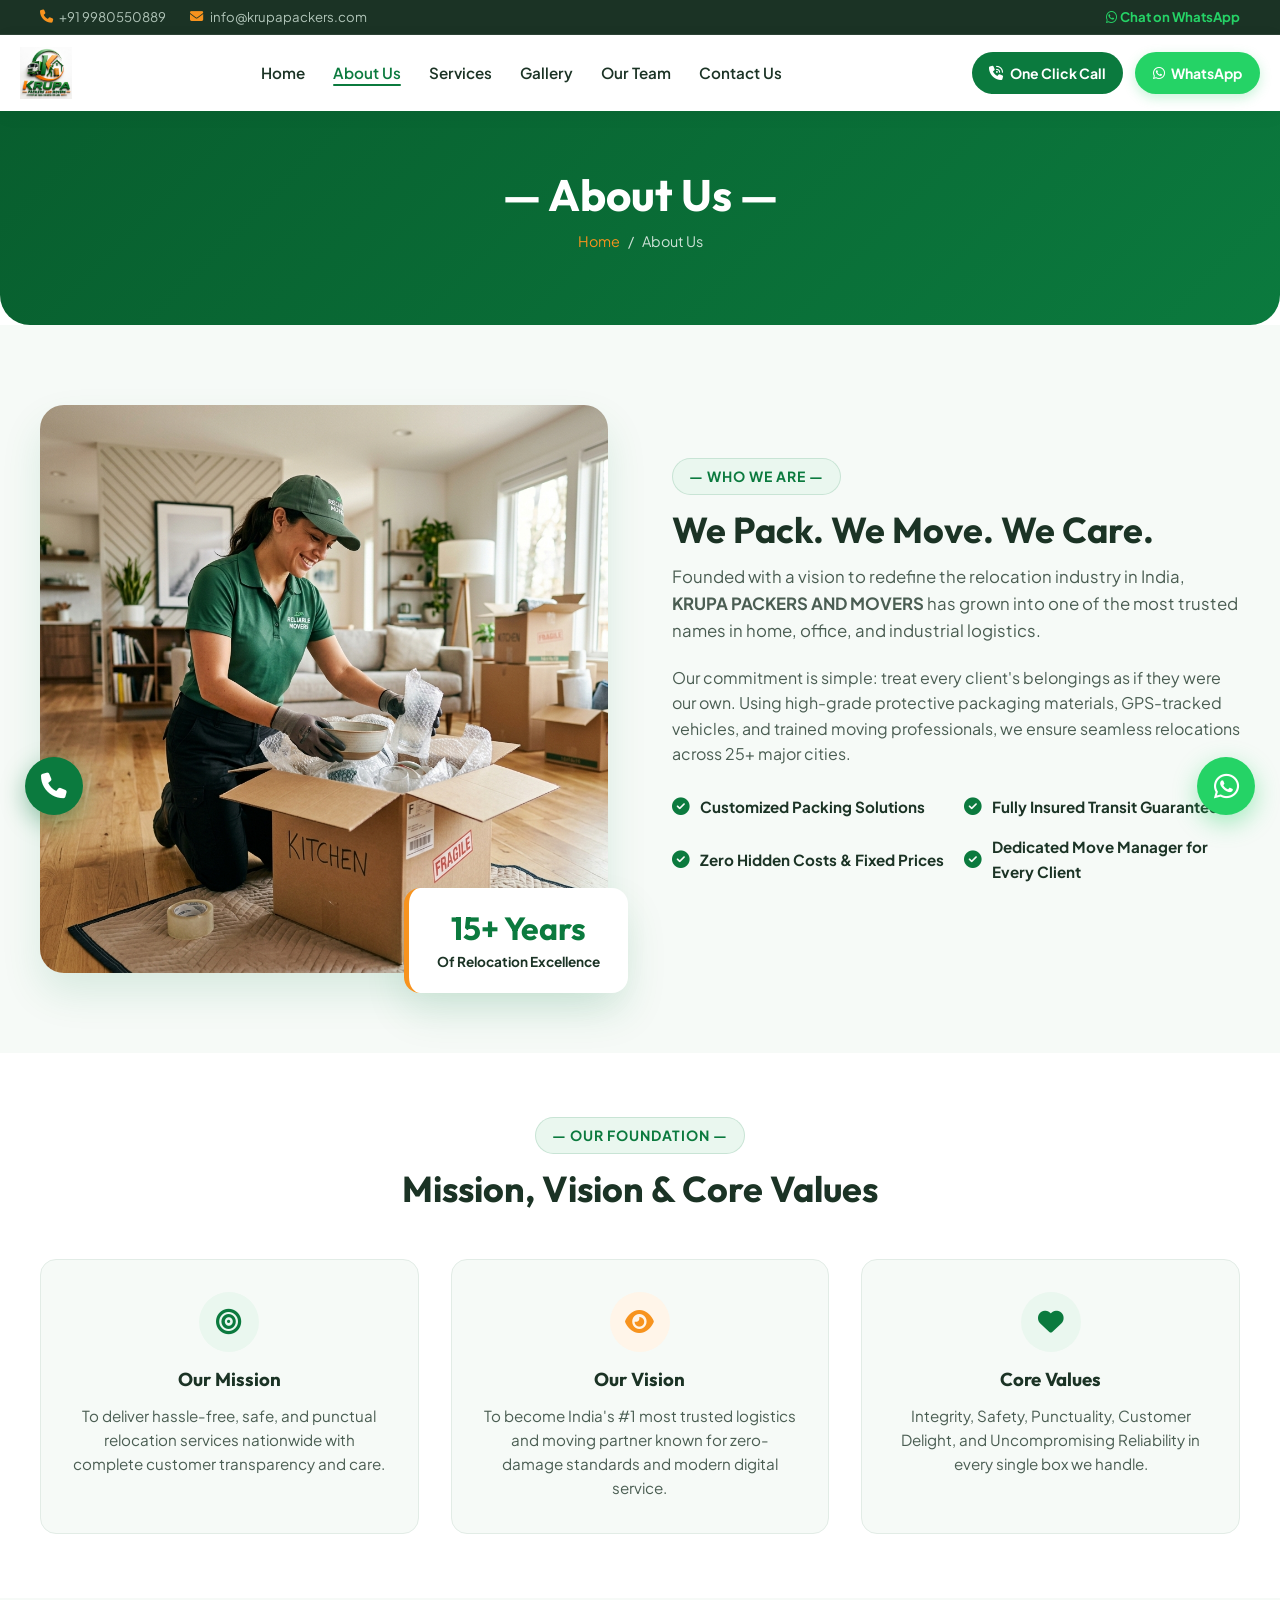
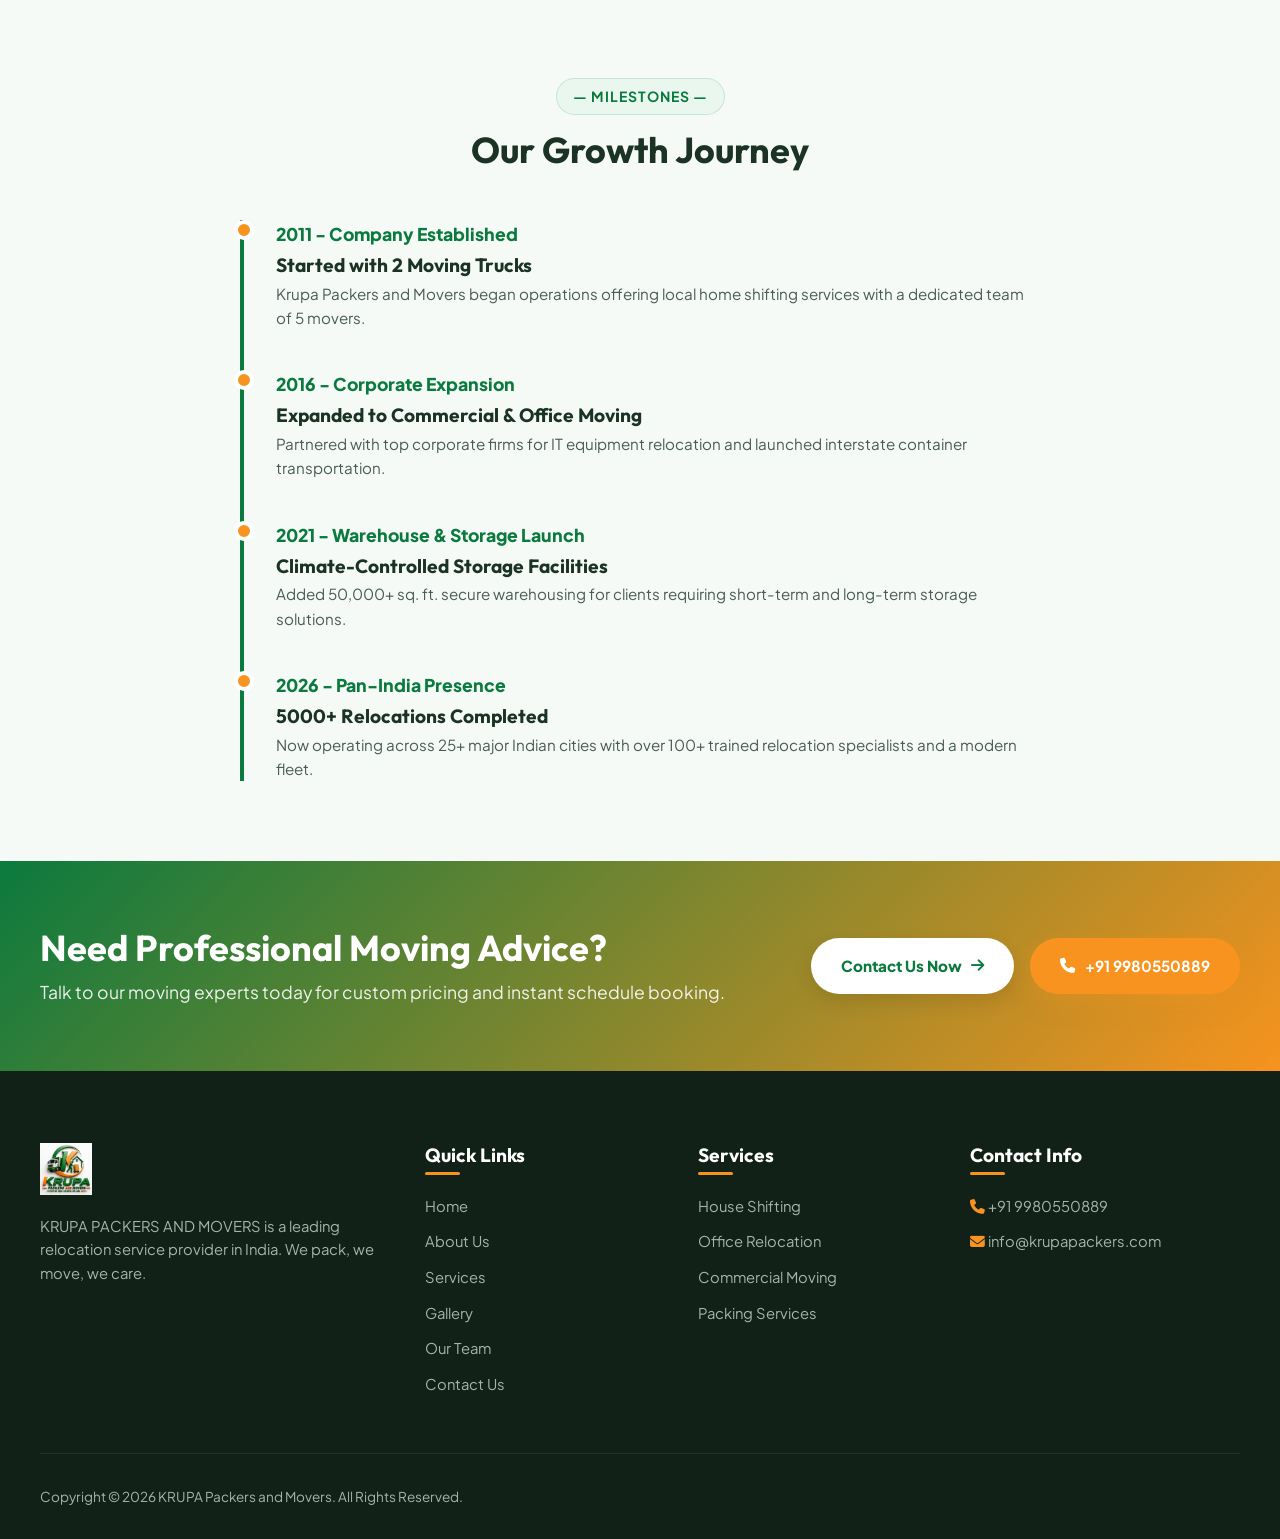
==== about.html @ 95ba9caf "Initial commit: Complete KRUPA Packers and Movers website with responsive design, animations, WhatsA" ====
<!DOCTYPE html>
<html lang="en">
<head>
  <meta charset="UTF-8">
  <meta name="viewport" content="width=device-width, initial-scale=1.0">
  <title>About Us - KRUPA Packers and Movers</title>
  <meta name="description" content="Learn about Krupa Packers and Movers history, mission, vision, core values, leadership team, and 15+ years of excellence in relocation services across India.">
  <link rel="stylesheet" href="https://cdnjs.cloudflare.com/ajax/libs/font-awesome/6.4.0/css/all.min.css">
  <link rel="stylesheet" href="css/style.css">
</head>
<body>

  <!-- Top Bar -->
  <div class="top-bar">
    <div class="container">
      <div class="top-bar-info">
        <span><i class="fa-solid fa-phone"></i> +91 9980550889</span>
        <span><i class="fa-solid fa-envelope"></i> info@krupapackers.com</span>
      </div>
      <div class="top-bar-social">
        <a href="https://wa.me/919980550889" target="_blank" style="color: #25D366; font-weight:700;"><i class="fa-brands fa-whatsapp"></i> Chat on WhatsApp</a>
      </div>
    </div>
  </div>

  <!-- Header Navigation -->
  <header class="main-header">
    <div class="container nav-wrapper">
      <a href="index.html" class="brand-logo">
        <img src="images/logo.png" alt="KRUPA Packers and Movers Logo">
      </a>
      
      <ul class="nav-links">
        <li><a href="index.html">Home</a></li>
        <li><a href="about.html" class="active">About Us</a></li>
        <li><a href="services.html">Services</a></li>
        <li><a href="gallery.html">Gallery</a></li>
        <li><a href="team.html">Our Team</a></li>
        <li><a href="contact.html">Contact Us</a></li>
      </ul>

      <div class="header-ctas">
        <a href="tel:9980550889" class="btn-header-call"><i class="fa-solid fa-phone-volume"></i> One Click Call</a>
        <a href="https://wa.me/919980550889" target="_blank" class="btn-header-whatsapp"><i class="fa-brands fa-whatsapp"></i> WhatsApp</a>
      </div>

      <button class="hamburger-btn" aria-label="Toggle Menu"><i class="fa-solid fa-bars"></i></button>
    </div>
  </header>

  <!-- Mobile Drawer Menu -->
  <div class="drawer-overlay"></div>
  <div class="mobile-drawer">
    <div class="drawer-header">
      <img src="images/logo.png" alt="KRUPA Logo" class="drawer-logo">
      <button class="drawer-close"><i class="fa-solid fa-xmark"></i></button>
    </div>
    <div class="drawer-body">
      <ul class="drawer-nav">
        <li><a href="index.html"><i class="fa-solid fa-house"></i> Home</a></li>
        <li><a href="about.html"><i class="fa-solid fa-circle-info"></i> About Us</a></li>
        <li><a href="services.html"><i class="fa-solid fa-truck-ramp-box"></i> Services</a></li>
        <li><a href="gallery.html"><i class="fa-solid fa-images"></i> Gallery</a></li>
        <li><a href="team.html"><i class="fa-solid fa-user-group"></i> Our Team</a></li>
        <li><a href="contact.html"><i class="fa-solid fa-headset"></i> Contact Us</a></li>
      </ul>
      <div class="drawer-ctas">
        <a href="tel:9980550889" class="btn btn-primary" style="width: 100%;"><i class="fa-solid fa-phone"></i> Call 9980550889</a>
        <a href="https://wa.me/919980550889" class="btn btn-accent" style="width: 100%;"><i class="fa-brands fa-whatsapp"></i> WhatsApp Instant Quote</a>
      </div>
    </div>
  </div>

  <!-- PAGE HEADER -->
  <div class="page-header-banner">
    <div class="container">
      <h1>— About Us —</h1>
      <div class="breadcrumb">
        <a href="index.html">Home</a> <span>/</span> <span>About Us</span>
      </div>
    </div>
  </div>

  <!-- ABOUT CONTENT SECTION -->
  <section class="about-section">
    <div class="container about-grid">
      <div class="about-img-wrapper">
        <img src="images/about_mover.png" alt="About Krupa Packers" class="about-img">
        <div class="about-badge">
          <h3>15+ Years</h3>
          <p>Of Relocation Excellence</p>
        </div>
      </div>

      <div class="about-content">
        <span class="sub-badge">— WHO WE ARE —</span>
        <h2 class="section-title">We Pack. We Move. We Care.</h2>
        <p class="section-desc" style="margin-bottom: 1.25rem;">
          Founded with a vision to redefine the relocation industry in India, <strong>KRUPA PACKERS AND MOVERS</strong> has grown into one of the most trusted names in home, office, and industrial logistics.
        </p>
        <p style="color: var(--text-body); margin-bottom: 1.5rem;">
          Our commitment is simple: treat every client's belongings as if they were our own. Using high-grade protective packaging materials, GPS-tracked vehicles, and trained moving professionals, we ensure seamless relocations across 25+ major cities.
        </p>

        <ul class="about-checklist">
          <li><i class="fa-solid fa-circle-check"></i> Customized Packing Solutions</li>
          <li><i class="fa-solid fa-circle-check"></i> Fully Insured Transit Guarantee</li>
          <li><i class="fa-solid fa-circle-check"></i> Zero Hidden Costs & Fixed Prices</li>
          <li><i class="fa-solid fa-circle-check"></i> Dedicated Move Manager for Every Client</li>
        </ul>
      </div>
    </div>
  </section>

  <!-- MISSION, VISION & CORE VALUES -->
  <section style="padding: 4rem 0; background-color: #FFFFFF;">
    <div class="container">
      <div class="section-header">
        <span class="sub-badge">— OUR FOUNDATION —</span>
        <h2 class="section-title">Mission, Vision & Core Values</h2>
      </div>

      <div style="display: grid; grid-template-columns: repeat(3, 1fr); gap: 2rem;">
        <div style="background: var(--bg-subtle); padding: 2rem; border-radius: 16px; border: 1px solid var(--border-color); text-align: center;">
          <div style="width: 60px; height: 60px; border-radius: 50%; background: var(--primary-bg); color: var(--primary); display: inline-flex; align-items: center; justify-content: center; font-size: 1.6rem; margin-bottom: 1rem;">
            <i class="fa-solid fa-bullseye"></i>
          </div>
          <h3 style="margin-bottom: 0.75rem; color: var(--dark-heading);">Our Mission</h3>
          <p style="font-size: 0.95rem; color: var(--text-body);">To deliver hassle-free, safe, and punctual relocation services nationwide with complete customer transparency and care.</p>
        </div>

        <div style="background: var(--bg-subtle); padding: 2rem; border-radius: 16px; border: 1px solid var(--border-color); text-align: center;">
          <div style="width: 60px; height: 60px; border-radius: 50%; background: var(--accent-bg); color: var(--accent); display: inline-flex; align-items: center; justify-content: center; font-size: 1.6rem; margin-bottom: 1rem;">
            <i class="fa-solid fa-eye"></i>
          </div>
          <h3 style="margin-bottom: 0.75rem; color: var(--dark-heading);">Our Vision</h3>
          <p style="font-size: 0.95rem; color: var(--text-body);">To become India's #1 most trusted logistics and moving partner known for zero-damage standards and modern digital service.</p>
        </div>

        <div style="background: var(--bg-subtle); padding: 2rem; border-radius: 16px; border: 1px solid var(--border-color); text-align: center;">
          <div style="width: 60px; height: 60px; border-radius: 50%; background: var(--primary-bg); color: var(--primary); display: inline-flex; align-items: center; justify-content: center; font-size: 1.6rem; margin-bottom: 1rem;">
            <i class="fa-solid fa-heart"></i>
          </div>
          <h3 style="margin-bottom: 0.75rem; color: var(--dark-heading);">Core Values</h3>
          <p style="font-size: 0.95rem; color: var(--text-body);">Integrity, Safety, Punctuality, Customer Delight, and Uncompromising Reliability in every single box we handle.</p>
        </div>
      </div>
    </div>
  </section>

  <!-- HISTORY TIMELINE -->
  <section style="padding: 5rem 0; background: var(--bg-subtle);">
    <div class="container">
      <div class="section-header">
        <span class="sub-badge">— MILESTONES —</span>
        <h2 class="section-title">Our Growth Journey</h2>
      </div>

      <div style="max-width: 800px; margin: 0 auto; position: relative; padding-left: 2rem; border-left: 4px solid var(--primary);">
        <div style="margin-bottom: 2.5rem; position: relative;">
          <div style="position: absolute; left: -2.6rem; top: 0; width: 20px; height: 20px; border-radius: 50%; background: var(--accent); border: 4px solid white;"></div>
          <span style="font-weight: 800; color: var(--primary); font-size: 1.1rem;">2011 - Company Established</span>
          <h4 style="font-size: 1.2rem; margin: 0.3rem 0;">Started with 2 Moving Trucks</h4>
          <p style="font-size: 0.95rem; color: var(--text-body);">Krupa Packers and Movers began operations offering local home shifting services with a dedicated team of 5 movers.</p>
        </div>

        <div style="margin-bottom: 2.5rem; position: relative;">
          <div style="position: absolute; left: -2.6rem; top: 0; width: 20px; height: 20px; border-radius: 50%; background: var(--accent); border: 4px solid white;"></div>
          <span style="font-weight: 800; color: var(--primary); font-size: 1.1rem;">2016 - Corporate Expansion</span>
          <h4 style="font-size: 1.2rem; margin: 0.3rem 0;">Expanded to Commercial & Office Moving</h4>
          <p style="font-size: 0.95rem; color: var(--text-body);">Partnered with top corporate firms for IT equipment relocation and launched interstate container transportation.</p>
        </div>

        <div style="margin-bottom: 2.5rem; position: relative;">
          <div style="position: absolute; left: -2.6rem; top: 0; width: 20px; height: 20px; border-radius: 50%; background: var(--accent); border: 4px solid white;"></div>
          <span style="font-weight: 800; color: var(--primary); font-size: 1.1rem;">2021 - Warehouse & Storage Launch</span>
          <h4 style="font-size: 1.2rem; margin: 0.3rem 0;">Climate-Controlled Storage Facilities</h4>
          <p style="font-size: 0.95rem; color: var(--text-body);">Added 50,000+ sq. ft. secure warehousing for clients requiring short-term and long-term storage solutions.</p>
        </div>

        <div style="position: relative;">
          <div style="position: absolute; left: -2.6rem; top: 0; width: 20px; height: 20px; border-radius: 50%; background: var(--accent); border: 4px solid white;"></div>
          <span style="font-weight: 800; color: var(--primary); font-size: 1.1rem;">2026 - Pan-India Presence</span>
          <h4 style="font-size: 1.2rem; margin: 0.3rem 0;">5000+ Relocations Completed</h4>
          <p style="font-size: 0.95rem; color: var(--text-body);">Now operating across 25+ major Indian cities with over 100+ trained relocation specialists and a modern fleet.</p>
        </div>
      </div>
    </div>
  </section>

  <!-- CTA BANNER -->
  <section class="cta-banner-section">
    <div class="container">
      <div class="cta-banner-box">
        <div class="cta-banner-content">
          <h2>Need Professional Moving Advice?</h2>
          <p>Talk to our moving experts today for custom pricing and instant schedule booking.</p>
        </div>
        <div class="cta-banner-btns">
          <a href="contact.html" class="btn btn-white">Contact Us Now <i class="fa-solid fa-arrow-right"></i></a>
          <a href="tel:9980550889" class="btn btn-accent"><i class="fa-solid fa-phone"></i> +91 9980550889</a>
        </div>
      </div>
    </div>
  </section>

  <!-- FOOTER -->
  <footer class="site-footer">
    <div class="container">
      <div class="footer-grid">
        <div class="footer-brand">
          <img src="images/logo.png" alt="KRUPA Packers & Movers">
          <p>KRUPA PACKERS AND MOVERS is a leading relocation service provider in India. We pack, we move, we care.</p>
        </div>
        <div class="footer-widget">
          <h4>Quick Links</h4>
          <ul class="footer-links">
            <li><a href="index.html">Home</a></li>
            <li><a href="about.html">About Us</a></li>
            <li><a href="services.html">Services</a></li>
            <li><a href="gallery.html">Gallery</a></li>
            <li><a href="team.html">Our Team</a></li>
            <li><a href="contact.html">Contact Us</a></li>
          </ul>
        </div>
        <div class="footer-widget">
          <h4>Services</h4>
          <ul class="footer-links">
            <li><a href="services.html">House Shifting</a></li>
            <li><a href="services.html">Office Relocation</a></li>
            <li><a href="services.html">Commercial Moving</a></li>
            <li><a href="services.html">Packing Services</a></li>
          </ul>
        </div>
        <div class="footer-widget">
          <h4>Contact Info</h4>
          <ul class="footer-links">
            <li><i class="fa-solid fa-phone" style="color:var(--accent);"></i> +91 9980550889</li>
            <li><i class="fa-solid fa-envelope" style="color:var(--accent);"></i> info@krupapackers.com</li>
          </ul>
        </div>
      </div>
      <div class="footer-bottom">
        <p>Copyright © 2026 KRUPA Packers and Movers. All Rights Reserved.</p>
      </div>
    </div>
  </footer>

  <!-- FLOATING UTILITY BUTTONS -->
  <a href="https://wa.me/919980550889" target="_blank" class="floating-whatsapp"><i class="fa-brands fa-whatsapp"></i></a>
  <a href="tel:9980550889" class="floating-call"><i class="fa-solid fa-phone"></i></a>
  <button class="back-to-top"><i class="fa-solid fa-arrow-up"></i></button>

  <!-- STICKY MOBILE BOTTOM NAVIGATION BAR -->
  <div class="mobile-bottom-nav">
    <div class="nav-grid">
      <a href="index.html" class="mobile-nav-item"><i class="fa-solid fa-house"></i><span>Home</span></a>
      <a href="services.html" class="mobile-nav-item"><i class="fa-solid fa-truck-ramp-box"></i><span>Services</span></a>
      <a href="tel:9980550889" class="mobile-nav-item"><i class="fa-solid fa-phone"></i><span>Call</span></a>
      <a href="https://wa.me/919980550889" class="mobile-nav-item"><i class="fa-brands fa-whatsapp"></i><span>WhatsApp</span></a>
      <a href="contact.html" class="mobile-nav-item"><i class="fa-solid fa-calculator"></i><span>Quote</span></a>
    </div>
  </div>

  <script src="js/main.js"></script>
</body>
</html>
---- css/style.css ----
/* ==========================================================================
   KRUPA PACKERS AND MOVERS - MASTER CSS STYLESHEET
   Brand Colors: Primary Green (#0B7A3E), Accent Orange (#F7931E)
   ========================================================================== */

@import url('https://fonts.googleapis.com/css2?family=Plus+Jakarta+Sans:wght@400;500;600;700;800&family=Outfit:wght@500;600;700;800&display=swap');

:root {
  --primary: #0B7A3E;
  --primary-dark: #085E2E;
  --primary-light: #12A153;
  --primary-bg: #EAF7EF;
  --accent: #F7931E;
  --accent-dark: #D97B0D;
  --accent-light: #FFAB48;
  --accent-bg: #FFF5E9;
  
  --dark: #122118;
  --dark-heading: #1B3325;
  --text-body: #4A5D52;
  --text-muted: #798C81;
  --light: #FFFFFF;
  --bg-subtle: #F6FAF7;
  --border-color: #E2ECE6;
  
  --shadow-sm: 0 4px 12px rgba(11, 122, 62, 0.05);
  --shadow-md: 0 10px 30px rgba(11, 122, 62, 0.08);
  --shadow-lg: 0 20px 40px rgba(11, 122, 62, 0.12);
  --shadow-accent: 0 10px 25px rgba(247, 147, 30, 0.25);
  
  --radius-sm: 8px;
  --radius-md: 16px;
  --radius-lg: 24px;
  --radius-full: 999px;
  
  --transition-fast: 0.2s ease;
  --transition-normal: 0.3s cubic-bezier(0.16, 1, 0.3, 1);
  --transition-bounce: 0.5s cubic-bezier(0.34, 1.56, 0.64, 1);
}

/* Reset & Base */
*, *::before, *::after {
  box-sizing: border-box;
  margin: 0;
  padding: 0;
}

html {
  scroll-behavior: smooth;
  font-size: 16px;
}

body {
  font-family: 'Plus Jakarta Sans', -apple-system, BlinkMacSystemFont, sans-serif;
  color: var(--text-body);
  background-color: #FFFFFF;
  line-height: 1.6;
  overflow-x: hidden;
  -webkit-font-smoothing: antialiased;
}

h1, h2, h3, h4, h5, h6 {
  font-family: 'Outfit', sans-serif;
  color: var(--dark-heading);
  font-weight: 700;
  line-height: 1.25;
}

a {
  text-decoration: none;
  color: inherit;
  transition: var(--transition-fast);
}

img {
  max-width: 100%;
  height: auto;
  display: block;
}

button, input, select, textarea {
  font-family: inherit;
  font-size: inherit;
}

/* Utility Containers */
.container {
  width: 100%;
  max-width: 1240px;
  margin: 0 auto;
  padding: 0 1.25rem;
}

/* Section Header styling */
.section-header {
  text-align: center;
  max-width: 700px;
  margin: 0 auto 3rem auto;
}

.sub-badge {
  display: inline-flex;
  align-items: center;
  gap: 0.5rem;
  font-size: 0.875rem;
  font-weight: 700;
  text-transform: uppercase;
  letter-spacing: 1px;
  color: var(--primary);
  background: var(--primary-bg);
  padding: 0.4rem 1rem;
  border-radius: var(--radius-full);
  margin-bottom: 0.75rem;
  border: 1px solid rgba(11, 122, 62, 0.15);
}

.sub-badge-orange {
  color: var(--accent);
  background: var(--accent-bg);
  border-color: rgba(247, 147, 30, 0.2);
}

.section-title {
  font-size: 2.25rem;
  color: var(--dark-heading);
  margin-bottom: 0.75rem;
}

.section-desc {
  font-size: 1.05rem;
  color: var(--text-body);
}

/* Buttons */
.btn {
  display: inline-flex;
  align-items: center;
  justify-content: center;
  gap: 0.6rem;
  font-weight: 700;
  font-size: 0.95rem;
  padding: 0.85rem 1.75rem;
  border-radius: var(--radius-full);
  border: 2px solid transparent;
  cursor: pointer;
  transition: var(--transition-normal);
  position: relative;
  overflow: hidden;
  white-space: nowrap;
}

.btn-primary {
  background-color: var(--primary);
  color: var(--light);
  box-shadow: 0 6px 20px rgba(11, 122, 62, 0.25);
}

.btn-primary:hover {
  background-color: var(--primary-dark);
  transform: translateY(-2px);
  box-shadow: 0 10px 25px rgba(11, 122, 62, 0.35);
}

.btn-accent {
  background-color: var(--accent);
  color: var(--light);
  box-shadow: var(--shadow-accent);
}

.btn-accent:hover {
  background-color: var(--accent-dark);
  transform: translateY(-2px);
}

.btn-outline-primary {
  border-color: var(--primary);
  color: var(--primary);
  background: transparent;
}

.btn-outline-primary:hover {
  background-color: var(--primary);
  color: var(--light);
}

.btn-white {
  background-color: var(--light);
  color: var(--primary);
  font-weight: 800;
  box-shadow: 0 8px 20px rgba(0, 0, 0, 0.1);
}

.btn-white:hover {
  background-color: #F8FAF9;
  transform: translateY(-2px);
}

.btn-circle {
  width: 48px;
  height: 48px;
  border-radius: 50%;
  padding: 0;
  display: inline-flex;
  align-items: center;
  justify-content: center;
}

/* Top Notification Header Bar (Desktop & Mobile) */
.top-bar {
  background: var(--dark-heading);
  color: #B0C4B8;
  font-size: 0.825rem;
  padding: 0.4rem 0;
  border-bottom: 1px solid rgba(255, 255, 255, 0.08);
}

.top-bar .container {
  display: flex;
  justify-content: space-between;
  align-items: center;
}

.top-bar-info {
  display: flex;
  gap: 1.5rem;
}

.top-bar-info span {
  display: flex;
  align-items: center;
  gap: 0.4rem;
}

.top-bar-info i {
  color: var(--accent);
}

/* Sticky Main Header */
.main-header {
  position: sticky;
  top: 0;
  z-index: 1000;
  background: rgba(255, 255, 255, 0.95);
  backdrop-filter: blur(12px);
  -webkit-backdrop-filter: blur(12px);
  box-shadow: 0 4px 20px rgba(0, 0, 0, 0.04);
  transition: var(--transition-normal);
}

.nav-wrapper {
  display: flex;
  align-items: center;
  justify-content: space-between;
  padding: 0.75rem 0;
}

.brand-logo {
  display: flex;
  align-items: center;
  gap: 0.75rem;
}

.brand-logo img {
  height: 52px;
  width: auto;
  object-fit: contain;
}

.nav-links {
  display: flex;
  align-items: center;
  gap: 1.75rem;
  list-style: none;
}

.nav-links a {
  font-weight: 600;
  font-size: 0.95rem;
  color: var(--dark-heading);
  position: relative;
  padding: 0.25rem 0;
}

.nav-links a::after {
  content: '';
  position: absolute;
  bottom: 0;
  left: 0;
  width: 0;
  height: 2.5px;
  background-color: var(--primary);
  border-radius: 2px;
  transition: var(--transition-fast);
}

.nav-links a:hover,
.nav-links a.active {
  color: var(--primary);
}

.nav-links a:hover::after,
.nav-links a.active::after {
  width: 100%;
}

.header-ctas {
  display: flex;
  align-items: center;
  gap: 0.75rem;
}

.btn-header-call {
  background-color: var(--primary);
  color: white;
  padding: 0.6rem 1.1rem;
  border-radius: var(--radius-full);
  font-size: 0.875rem;
  font-weight: 700;
  display: flex;
  align-items: center;
  gap: 0.4rem;
}

.btn-header-call:hover {
  background-color: var(--primary-dark);
}

.btn-header-whatsapp {
  background-color: #25D366;
  color: white;
  padding: 0.6rem 1.1rem;
  border-radius: var(--radius-full);
  font-size: 0.875rem;
  font-weight: 700;
  display: flex;
  align-items: center;
  gap: 0.4rem;
  box-shadow: 0 4px 12px rgba(37, 211, 102, 0.25);
}

.btn-header-whatsapp:hover {
  background-color: #1DA851;
}

.hamburger-btn {
  display: none;
  background: transparent;
  border: none;
  font-size: 1.6rem;
  color: var(--primary);
  cursor: pointer;
  padding: 0.4rem;
}

/* Mobile Navigation Drawer */
.mobile-drawer {
  position: fixed;
  top: 0;
  left: -100%;
  width: 82%;
  max-width: 320px;
  height: 100vh;
  background-color: var(--light);
  z-index: 2000;
  box-shadow: 10px 0 30px rgba(0, 0, 0, 0.15);
  transition: left 0.35s cubic-bezier(0.16, 1, 0.3, 1);
  display: flex;
  flex-direction: column;
}

.mobile-drawer.open {
  left: 0;
}

.drawer-header {
  padding: 1.25rem;
  display: flex;
  align-items: center;
  justify-content: space-between;
  border-bottom: 1px solid var(--border-color);
}

.drawer-logo {
  height: 44px;
}

.drawer-close {
  background: none;
  border: none;
  font-size: 1.5rem;
  color: var(--dark-heading);
  cursor: pointer;
}

.drawer-body {
  padding: 1.5rem 1.25rem;
  overflow-y: auto;
  flex-grow: 1;
}

.drawer-nav {
  list-style: none;
  display: flex;
  flex-direction: column;
  gap: 1.1rem;
}

.drawer-nav a {
  font-size: 1.05rem;
  font-weight: 600;
  color: var(--dark-heading);
  display: flex;
  align-items: center;
  gap: 0.75rem;
}

.drawer-nav a i {
  color: var(--primary);
  width: 20px;
}

.drawer-ctas {
  margin-top: 2rem;
  display: flex;
  flex-direction: column;
  gap: 0.75rem;
}

.drawer-overlay {
  position: fixed;
  top: 0;
  left: 0;
  width: 100vw;
  height: 100vh;
  background: rgba(0, 0, 0, 0.5);
  backdrop-filter: blur(3px);
  z-index: 1999;
  opacity: 0;
  visibility: hidden;
  transition: var(--transition-fast);
}

.drawer-overlay.active {
  opacity: 1;
  visibility: visible;
}

/* HERO SECTION */
.hero-section {
  position: relative;
  padding: 3.5rem 0 5rem 0;
  background: linear-gradient(180deg, #F5FAF7 0%, #FFFFFF 100%);
  overflow: hidden;
}

.hero-grid {
  display: grid;
  grid-template-columns: 1.1fr 0.9fr;
  gap: 3rem;
  align-items: center;
}

.hero-tag {
  display: inline-flex;
  align-items: center;
  gap: 0.5rem;
  background-color: var(--primary-bg);
  color: var(--primary);
  border: 1px solid rgba(11, 122, 62, 0.2);
  padding: 0.4rem 1rem;
  border-radius: var(--radius-full);
  font-weight: 700;
  font-size: 0.875rem;
  margin-bottom: 1.25rem;
}

.hero-title {
  font-size: 3.5rem;
  font-weight: 800;
  line-height: 1.12;
  color: var(--dark-heading);
  margin-bottom: 1.25rem;
  letter-spacing: -0.5px;
}

.hero-title .accent-text {
  color: var(--accent);
  position: relative;
  display: inline-block;
}

.hero-title .accent-text::after {
  content: '';
  position: absolute;
  bottom: 4px;
  left: 0;
  width: 100%;
  height: 8px;
  background: rgba(247, 147, 30, 0.25);
  border-radius: 4px;
  z-index: -1;
}

.hero-subtitle {
  font-size: 1.15rem;
  color: var(--text-body);
  margin-bottom: 2rem;
  max-width: 520px;
}

.hero-actions {
  display: flex;
  align-items: center;
  gap: 1.25rem;
  margin-bottom: 2.5rem;
  flex-wrap: wrap;
}

.hero-video-btn {
  display: flex;
  align-items: center;
  gap: 0.75rem;
  cursor: pointer;
  background: transparent;
  border: none;
}

.play-icon-box {
  width: 48px;
  height: 48px;
  border-radius: 50%;
  background: var(--accent-bg);
  color: var(--accent);
  display: flex;
  align-items: center;
  justify-content: center;
  font-size: 1.1rem;
  border: 2px solid var(--accent);
  transition: var(--transition-normal);
}

.hero-video-btn:hover .play-icon-box {
  background: var(--accent);
  color: white;
  transform: scale(1.08);
}

.video-btn-text span {
  display: block;
  font-weight: 700;
  font-size: 0.95rem;
  color: var(--dark-heading);
}

.video-btn-text small {
  color: var(--text-muted);
  font-size: 0.8rem;
}

/* Floating Trust Bar below Hero */
.hero-trust-bar {
  display: inline-flex;
  align-items: center;
  gap: 2rem;
  background: #FFFFFF;
  padding: 1rem 1.75rem;
  border-radius: var(--radius-md);
  box-shadow: var(--shadow-md);
  border: 1px solid var(--border-color);
}

.trust-item {
  display: flex;
  align-items: center;
  gap: 0.6rem;
  font-weight: 700;
  font-size: 0.9rem;
  color: var(--dark-heading);
}

.trust-item i {
  color: var(--primary);
  font-size: 1.2rem;
}

.trust-divider {
  width: 1px;
  height: 24px;
  background-color: var(--border-color);
}

.hero-visual-wrapper {
  position: relative;
  display: flex;
  justify-content: center;
  align-items: center;
}

.hero-truck-img {
  width: 100%;
  max-width: 560px;
  border-radius: var(--radius-lg);
  object-fit: cover;
  animation: floatTruck 4s ease-in-out infinite alternate;
}

@keyframes floatTruck {
  0% { transform: translateY(0px); }
  100% { transform: translateY(-12px); }
}

.hero-badge-floating {
  position: absolute;
  bottom: -15px;
  left: -20px;
  background: #FFFFFF;
  padding: 0.85rem 1.4rem;
  border-radius: var(--radius-md);
  box-shadow: var(--shadow-lg);
  display: flex;
  align-items: center;
  gap: 0.75rem;
  border: 1px solid var(--border-color);
}

.hero-badge-icon {
  width: 42px;
  height: 42px;
  border-radius: 50%;
  background: var(--primary-bg);
  color: var(--primary);
  display: flex;
  align-items: center;
  justify-content: center;
  font-size: 1.2rem;
}

.hero-badge-text strong {
  display: block;
  font-size: 1rem;
  color: var(--dark-heading);
}

.hero-badge-text span {
  font-size: 0.78rem;
  color: var(--text-muted);
}

/* SERVICES GRID SECTION */
.services-section {
  padding: 5rem 0;
  background-color: #FFFFFF;
}

.services-grid {
  display: grid;
  grid-template-columns: repeat(3, 1fr);
  gap: 2rem;
}

.service-card {
  background: #FFFFFF;
  border-radius: var(--radius-md);
  padding: 2rem;
  border: 1px solid var(--border-color);
  box-shadow: var(--shadow-sm);
  transition: var(--transition-normal);
  display: flex;
  flex-direction: column;
  position: relative;
  overflow: hidden;
}

.service-card::before {
  content: '';
  position: absolute;
  top: 0;
  left: 0;
  width: 100%;
  height: 4px;
  background: linear-gradient(90deg, var(--primary) 0%, var(--accent) 100%);
  opacity: 0;
  transition: var(--transition-fast);
}

.service-card:hover {
  transform: translateY(-8px);
  box-shadow: var(--shadow-lg);
  border-color: rgba(11, 122, 62, 0.2);
}

.service-card:hover::before {
  opacity: 1;
}

.service-img-box {
  width: 100%;
  height: 180px;
  border-radius: var(--radius-sm);
  overflow: hidden;
  margin-bottom: 1.5rem;
  background: var(--bg-subtle);
  display: flex;
  align-items: center;
  justify-content: center;
}

.service-img-box img {
  width: 100%;
  height: 100%;
  object-fit: cover;
  transition: transform 0.5s ease;
}

.service-card:hover .service-img-box img {
  transform: scale(1.06);
}

.service-title {
  font-size: 1.35rem;
  margin-bottom: 0.6rem;
  color: var(--dark-heading);
}

.service-desc {
  font-size: 0.925rem;
  color: var(--text-body);
  margin-bottom: 1.5rem;
  flex-grow: 1;
}

.service-card-actions {
  display: flex;
  align-items: center;
  justify-content: space-between;
  gap: 0.5rem;
  padding-top: 1rem;
  border-top: 1px solid var(--border-color);
}

.link-learn {
  font-weight: 700;
  font-size: 0.9rem;
  color: var(--primary);
  display: flex;
  align-items: center;
  gap: 0.4rem;
}

.link-learn:hover {
  color: var(--accent);
  gap: 0.6rem;
}

.btn-sm-quote {
  background: var(--primary-bg);
  color: var(--primary);
  font-size: 0.8rem;
  font-weight: 700;
  padding: 0.35rem 0.8rem;
  border-radius: var(--radius-full);
}

.btn-sm-quote:hover {
  background: var(--primary);
  color: white;
}

/* COUNTER / ACHIEVEMENTS BAR */
.achievements-section {
  background: linear-gradient(135deg, #085E2E 0%, #0B7A3E 100%);
  color: #FFFFFF;
  padding: 3.5rem 0;
  position: relative;
  overflow: hidden;
}

.achievements-grid {
  display: grid;
  grid-template-columns: repeat(4, 1fr);
  gap: 2rem;
  text-align: center;
}

.stat-item {
  padding: 1rem;
  border-right: 1px solid rgba(255, 255, 255, 0.15);
}

.stat-item:last-child {
  border-right: none;
}

.stat-icon {
  font-size: 2.2rem;
  color: var(--accent);
  margin-bottom: 0.75rem;
}

.stat-number {
  font-family: 'Outfit', sans-serif;
  font-size: 2.75rem;
  font-weight: 800;
  line-height: 1;
  margin-bottom: 0.4rem;
  color: #FFFFFF;
}

.stat-label {
  font-size: 0.95rem;
  font-weight: 600;
  color: rgba(255, 255, 255, 0.85);
}

/* ABOUT SUMMARY SECTION */
.about-section {
  padding: 5rem 0;
  background-color: var(--bg-subtle);
}

.about-grid {
  display: grid;
  grid-template-columns: 1fr 1fr;
  gap: 4rem;
  align-items: center;
}

.about-img-wrapper {
  position: relative;
}

.about-img {
  width: 100%;
  border-radius: var(--radius-lg);
  box-shadow: var(--shadow-lg);
}

.about-badge {
  position: absolute;
  bottom: -20px;
  right: -20px;
  background: #FFFFFF;
  padding: 1.25rem 1.75rem;
  border-radius: var(--radius-md);
  box-shadow: var(--shadow-lg);
  border-left: 5px solid var(--accent);
  text-align: center;
}

.about-badge h3 {
  font-size: 2rem;
  color: var(--primary);
  margin-bottom: 0.2rem;
}

.about-badge p {
  font-size: 0.85rem;
  font-weight: 700;
  color: var(--dark-heading);
}

.about-checklist {
  list-style: none;
  display: grid;
  grid-template-columns: 1fr 1fr;
  gap: 1rem;
  margin: 1.75rem 0 2.25rem 0;
}

.about-checklist li {
  display: flex;
  align-items: center;
  gap: 0.6rem;
  font-weight: 700;
  font-size: 0.95rem;
  color: var(--dark-heading);
}

.about-checklist li i {
  color: var(--primary);
  font-size: 1.1rem;
}

/* RECENT PROJECTS / GALLERY SECTION */
.projects-section {
  padding: 5rem 0;
  background: #FFFFFF;
}

.portfolio-grid {
  display: grid;
  grid-template-columns: repeat(3, 1fr);
  gap: 1.75rem;
}

.portfolio-item {
  position: relative;
  border-radius: var(--radius-md);
  overflow: hidden;
  box-shadow: var(--shadow-sm);
  height: 260px;
}

.portfolio-item img {
  width: 100%;
  height: 100%;
  object-fit: cover;
  transition: transform 0.5s ease;
}

.portfolio-overlay {
  position: absolute;
  inset: 0;
  background: linear-gradient(180deg, rgba(0, 0, 0, 0.1) 0%, rgba(11, 122, 62, 0.9) 100%);
  opacity: 0;
  transition: var(--transition-fast);
  display: flex;
  flex-direction: column;
  justify-content: flex-end;
  padding: 1.5rem;
  color: white;
}

.portfolio-item:hover img {
  transform: scale(1.08);
}

.portfolio-item:hover .portfolio-overlay {
  opacity: 1;
}

.portfolio-tag {
  font-size: 0.75rem;
  text-transform: uppercase;
  letter-spacing: 1px;
  background: var(--accent);
  color: white;
  padding: 0.2rem 0.6rem;
  border-radius: 4px;
  align-self: flex-start;
  margin-bottom: 0.5rem;
  font-weight: 700;
}

.portfolio-title {
  font-size: 1.15rem;
  color: white;
}

/* TESTIMONIALS SLIDER SECTION */
.testimonials-section {
  padding: 5rem 0;
  background-color: var(--bg-subtle);
}

.testimonial-slider {
  max-width: 800px;
  margin: 0 auto;
  position: relative;
  overflow: hidden;
}

.testimonial-track {
  display: flex;
  transition: transform 0.4s ease-in-out;
}

.testimonial-card {
  min-width: 100%;
  background: #FFFFFF;
  padding: 2.5rem;
  border-radius: var(--radius-md);
  box-shadow: var(--shadow-md);
  border: 1px solid var(--border-color);
  text-align: center;
}

.stars {
  color: var(--accent);
  font-size: 1.1rem;
  margin-bottom: 1rem;
}

.testimonial-quote {
  font-size: 1.15rem;
  font-style: italic;
  color: var(--dark-heading);
  margin-bottom: 1.5rem;
  line-height: 1.7;
}

.client-info {
  display: flex;
  align-items: center;
  justify-content: center;
  gap: 1rem;
}

.client-avatar {
  width: 56px;
  height: 56px;
  border-radius: 50%;
  object-fit: cover;
  border: 2px solid var(--primary);
}

.client-details h4 {
  font-size: 1rem;
  margin-bottom: 0.1rem;
}

.client-details p {
  font-size: 0.8rem;
  color: var(--text-muted);
}

.slider-controls {
  display: flex;
  justify-content: center;
  gap: 0.75rem;
  margin-top: 1.5rem;
}

.dot {
  width: 12px;
  height: 12px;
  border-radius: 50%;
  background-color: var(--border-color);
  cursor: pointer;
  transition: var(--transition-fast);
}

.dot.active {
  background-color: var(--primary);
  width: 28px;
  border-radius: 6px;
}

/* READY TO MOVE CTA BANNER */
.cta-banner-section {
  padding: 4rem 0;
  background: linear-gradient(135deg, var(--primary) 0%, var(--accent) 100%);
  color: white;
  border-radius: 0;
}

.cta-banner-box {
  display: flex;
  align-items: center;
  justify-content: space-between;
  gap: 2rem;
  flex-wrap: wrap;
}

.cta-banner-content h2 {
  font-size: 2.25rem;
  color: white;
  margin-bottom: 0.5rem;
}

.cta-banner-content p {
  font-size: 1.1rem;
  color: rgba(255, 255, 255, 0.9);
}

.cta-banner-btns {
  display: flex;
  gap: 1rem;
}

/* SERVICES PAGE SPECIFIC STYLES (Matching image copy.png) */
.page-header-banner {
  background: linear-gradient(135deg, #085E2E 0%, #0B7A3E 100%);
  color: white;
  padding: 3.5rem 0 4.5rem 0;
  text-align: center;
  position: relative;
  border-bottom-left-radius: 30px;
  border-bottom-right-radius: 30px;
}

.page-header-banner h1 {
  color: white;
  font-size: 2.75rem;
  margin-bottom: 0.5rem;
}

.page-header-banner .breadcrumb {
  display: flex;
  justify-content: center;
  gap: 0.5rem;
  font-size: 0.9rem;
  color: rgba(255, 255, 255, 0.8);
}

.page-header-banner .breadcrumb a {
  color: var(--accent);
}

.services-page-list {
  padding: 3rem 0 5rem 0;
}

.services-stack {
  display: flex;
  flex-direction: column;
  gap: 1.5rem;
  max-width: 960px;
  margin: 0 auto;
}

/* Service Card layout matching image copy.png */
.service-list-card {
  background: #FFFFFF;
  border-radius: 20px;
  border: 1px solid var(--border-color);
  box-shadow: var(--shadow-sm);
  padding: 1.5rem;
  display: flex;
  align-items: center;
  gap: 1.5rem;
  position: relative;
  overflow: hidden;
  transition: var(--transition-normal);
}

.service-list-card:hover {
  transform: translateY(-4px);
  box-shadow: var(--shadow-md);
}

.service-list-card.border-green {
  border-left: 6px solid var(--primary);
}

.service-list-card.border-orange {
  border-left: 6px solid var(--accent);
}

.service-list-thumb {
  width: 130px;
  height: 110px;
  border-radius: 12px;
  object-fit: cover;
  flex-shrink: 0;
  background: var(--bg-subtle);
}

.service-list-content {
  flex-grow: 1;
}

.service-list-title {
  font-size: 1.4rem;
  color: var(--primary-dark);
  margin-bottom: 0.4rem;
  font-weight: 700;
}

.service-list-desc {
  font-size: 0.925rem;
  color: var(--text-body);
  line-height: 1.5;
}

.service-list-arrow {
  width: 44px;
  height: 44px;
  border-radius: 50%;
  background: var(--primary);
  color: white;
  display: flex;
  align-items: center;
  justify-content: center;
  font-size: 1.1rem;
  flex-shrink: 0;
  transition: var(--transition-fast);
  cursor: pointer;
  border: none;
}

.service-list-card:hover .service-list-arrow {
  background: var(--accent);
  transform: translateX(4px);
}

/* Services Sticky Bottom Features Bar (from image copy.png) */
.services-sticky-bar {
  background: var(--primary-dark);
  color: white;
  padding: 1.2rem 0;
  border-top: 2px solid var(--accent);
}

.services-features-flex {
  display: flex;
  justify-content: space-around;
  align-items: center;
  gap: 1rem;
  text-align: center;
}

.services-feature-item {
  display: flex;
  flex-direction: column;
  align-items: center;
  gap: 0.3rem;
  font-size: 0.85rem;
  font-weight: 700;
}

.services-feature-item i {
  font-size: 1.4rem;
  color: var(--accent);
}

/* CONTACT PAGE & FORM STYLES */
.contact-section {
  padding: 4rem 0 5rem 0;
}

.contact-grid {
  display: grid;
  grid-template-columns: 1fr 1.2fr;
  gap: 3rem;
}

.contact-info-box {
  background: var(--bg-subtle);
  padding: 2.5rem;
  border-radius: var(--radius-md);
  border: 1px solid var(--border-color);
}

.info-item {
  display: flex;
  gap: 1.25rem;
  margin-bottom: 2rem;
}

.info-icon {
  width: 50px;
  height: 50px;
  border-radius: 50%;
  background: var(--primary-bg);
  color: var(--primary);
  display: flex;
  align-items: center;
  justify-content: center;
  font-size: 1.3rem;
  flex-shrink: 0;
}

.info-text h4 {
  font-size: 1.1rem;
  margin-bottom: 0.25rem;
}

.info-text p, .info-text a {
  color: var(--text-body);
  font-size: 0.95rem;
}

/* Interactive Map Box */
.map-container {
  width: 100%;
  height: 250px;
  border-radius: var(--radius-md);
  overflow: hidden;
  margin-top: 1.5rem;
  position: relative;
  box-shadow: var(--shadow-sm);
  border: 1px solid var(--border-color);
  cursor: pointer;
}

.map-container iframe {
  width: 100%;
  height: 100%;
  border: 0;
  pointer-events: none; /* Allows click through to container overlay trigger */
}

.map-overlay-click {
  position: absolute;
  inset: 0;
  background: rgba(11, 122, 62, 0.08);
  display: flex;
  align-items: flex-end;
  justify-content: flex-end;
  padding: 1rem;
  transition: var(--transition-fast);
}

.map-container:hover .map-overlay-click {
  background: rgba(11, 122, 62, 0.2);
}

.map-btn-badge {
  background: var(--primary);
  color: white;
  font-weight: 700;
  font-size: 0.85rem;
  padding: 0.5rem 1rem;
  border-radius: var(--radius-full);
  display: flex;
  align-items: center;
  gap: 0.5rem;
  box-shadow: var(--shadow-md);
}

/* Form Box */
.contact-form-box {
  background: #FFFFFF;
  padding: 2.5rem;
  border-radius: var(--radius-md);
  box-shadow: var(--shadow-md);
  border: 1px solid var(--border-color);
}

.form-group {
  margin-bottom: 1.25rem;
}

.form-group label {
  display: block;
  font-size: 0.9rem;
  font-weight: 700;
  color: var(--dark-heading);
  margin-bottom: 0.4rem;
}

.form-control {
  width: 100%;
  padding: 0.85rem 1.1rem;
  border-radius: var(--radius-sm);
  border: 1px solid var(--border-color);
  background-color: var(--bg-subtle);
  font-size: 0.95rem;
  transition: var(--transition-fast);
}

.form-control:focus {
  outline: none;
  border-color: var(--primary);
  background-color: #FFFFFF;
  box-shadow: 0 0 0 3px rgba(11, 122, 62, 0.12);
}

.form-row {
  display: grid;
  grid-template-columns: 1fr 1fr;
  gap: 1rem;
}

/* GALLERY PAGE FILTER STYLES */
.filter-nav {
  display: flex;
  justify-content: center;
  gap: 0.75rem;
  flex-wrap: wrap;
  margin-bottom: 2.5rem;
}

.filter-btn {
  padding: 0.6rem 1.4rem;
  border-radius: var(--radius-full);
  border: 1px solid var(--border-color);
  background: #FFFFFF;
  font-weight: 700;
  font-size: 0.9rem;
  color: var(--text-body);
  cursor: pointer;
  transition: var(--transition-fast);
}

.filter-btn.active, .filter-btn:hover {
  background: var(--primary);
  color: white;
  border-color: var(--primary);
}

/* TEAM PAGE STYLES */
.team-grid {
  display: grid;
  grid-template-columns: repeat(4, 1fr);
  gap: 1.75rem;
}

.team-card {
  background: #FFFFFF;
  border-radius: var(--radius-md);
  overflow: hidden;
  border: 1px solid var(--border-color);
  box-shadow: var(--shadow-sm);
  text-align: center;
  transition: var(--transition-normal);
}

.team-card:hover {
  transform: translateY(-6px);
  box-shadow: var(--shadow-md);
}

.team-img {
  width: 100%;
  height: 240px;
  object-fit: cover;
}

.team-info {
  padding: 1.25rem;
}

.team-info h4 {
  font-size: 1.15rem;
  color: var(--dark-heading);
}

.team-info span {
  font-size: 0.85rem;
  color: var(--primary);
  font-weight: 700;
}

/* FOOTER */
.site-footer {
  background-color: var(--dark);
  color: #A3B5AA;
  padding: 4.5rem 0 2rem 0;
  font-size: 0.925rem;
}

.footer-grid {
  display: grid;
  grid-template-columns: 1.5fr 1fr 1fr 1.2fr;
  gap: 3rem;
  margin-bottom: 3.5rem;
}

.footer-brand img {
  height: 52px;
  margin-bottom: 1.25rem;
}

.footer-brand p {
  line-height: 1.6;
  margin-bottom: 1.5rem;
}

.social-links {
  display: flex;
  gap: 0.75rem;
}

.social-icon {
  width: 40px;
  height: 40px;
  border-radius: 50%;
  background: rgba(255, 255, 255, 0.08);
  color: white;
  display: flex;
  align-items: center;
  justify-content: center;
  transition: var(--transition-fast);
}

.social-icon:hover {
  background: var(--primary);
  transform: translateY(-3px);
}

.footer-widget h4 {
  color: #FFFFFF;
  font-size: 1.2rem;
  margin-bottom: 1.25rem;
  position: relative;
  padding-bottom: 0.5rem;
}

.footer-widget h4::after {
  content: '';
  position: absolute;
  bottom: 0;
  left: 0;
  width: 35px;
  height: 3px;
  background-color: var(--accent);
  border-radius: 2px;
}

.footer-links {
  list-style: none;
  display: flex;
  flex-direction: column;
  gap: 0.75rem;
}

.footer-links a:hover {
  color: var(--accent);
  padding-left: 4px;
}

.footer-bottom {
  padding-top: 2rem;
  border-top: 1px solid rgba(255, 255, 255, 0.08);
  display: flex;
  justify-content: space-between;
  align-items: center;
  font-size: 0.85rem;
}

/* FLOATING CONTROLS & MOBILE BOTTOM BAR */
.floating-whatsapp {
  position: fixed;
  bottom: 85px;
  right: 25px;
  width: 58px;
  height: 58px;
  border-radius: 50%;
  background-color: #25D366;
  color: white;
  display: flex;
  align-items: center;
  justify-content: center;
  font-size: 1.8rem;
  box-shadow: 0 8px 25px rgba(37, 211, 102, 0.4);
  z-index: 990;
  transition: var(--transition-bounce);
}

.floating-whatsapp:hover {
  transform: scale(1.1);
}

.floating-call {
  position: fixed;
  bottom: 85px;
  left: 25px;
  width: 58px;
  height: 58px;
  border-radius: 50%;
  background-color: var(--primary);
  color: white;
  display: flex;
  align-items: center;
  justify-content: center;
  font-size: 1.6rem;
  box-shadow: 0 8px 25px rgba(11, 122, 62, 0.4);
  z-index: 990;
  transition: var(--transition-bounce);
}

.floating-call:hover {
  transform: scale(1.1);
}

.back-to-top {
  position: fixed;
  bottom: 155px;
  right: 25px;
  width: 44px;
  height: 44px;
  border-radius: 50%;
  background: var(--dark-heading);
  color: white;
  display: flex;
  align-items: center;
  justify-content: center;
  font-size: 1.1rem;
  box-shadow: var(--shadow-md);
  z-index: 989;
  opacity: 0;
  visibility: hidden;
  transition: var(--transition-fast);
  border: none;
  cursor: pointer;
}

.back-to-top.visible {
  opacity: 1;
  visibility: visible;
}

/* Sticky Mobile Bottom Navigation Bar */
.mobile-bottom-nav {
  display: none;
  position: fixed;
  bottom: 0;
  left: 0;
  width: 100%;
  background: #FFFFFF;
  border-top: 1px solid var(--border-color);
  box-shadow: 0 -4px 20px rgba(0, 0, 0, 0.08);
  z-index: 1050;
  padding: 0.4rem 0;
}

.mobile-bottom-nav .nav-grid {
  display: flex;
  justify-content: space-around;
  align-items: center;
}

.mobile-nav-item {
  display: flex;
  flex-direction: column;
  align-items: center;
  gap: 0.2rem;
  font-size: 0.75rem;
  font-weight: 700;
  color: var(--text-muted);
}

.mobile-nav-item i {
  font-size: 1.2rem;
}

.mobile-nav-item.active, .mobile-nav-item:hover {
  color: var(--primary);
}

/* Lightbox Modal */
.lightbox-modal {
  position: fixed;
  inset: 0;
  background: rgba(0, 0, 0, 0.9);
  z-index: 3000;
  display: flex;
  align-items: center;
  justify-content: center;
  opacity: 0;
  visibility: hidden;
  transition: var(--transition-fast);
}

.lightbox-modal.active {
  opacity: 1;
  visibility: visible;
}

.lightbox-img {
  max-width: 90%;
  max-height: 85vh;
  border-radius: var(--radius-sm);
}

.lightbox-close {
  position: absolute;
  top: 25px;
  right: 25px;
  color: white;
  font-size: 2.2rem;
  cursor: pointer;
}

/* Video Modal */
.video-modal {
  position: fixed;
  inset: 0;
  background: rgba(0, 0, 0, 0.85);
  z-index: 3000;
  display: flex;
  align-items: center;
  justify-content: center;
  opacity: 0;
  visibility: hidden;
  transition: var(--transition-fast);
}

.video-modal.active {
  opacity: 1;
  visibility: visible;
}

.video-container-modal {
  width: 90%;
  max-width: 800px;
  aspect-ratio: 16/9;
  background: #000;
  border-radius: var(--radius-md);
  overflow: hidden;
  position: relative;
}

.video-container-modal iframe {
  width: 100%;
  height: 100%;
  border: none;
}

/* RESPONSIVE MEDIA QUERIES */
@media (max-width: 1024px) {
  .hero-title {
    font-size: 2.8rem;
  }
  .services-grid {
    grid-template-columns: repeat(2, 1fr);
  }
  .achievements-grid {
    grid-template-columns: repeat(2, 1fr);
    gap: 1.5rem;
  }
  .stat-item {
    border-right: none;
    border-bottom: 1px solid rgba(255, 255, 255, 0.15);
    padding-bottom: 1.5rem;
  }
  .stat-item:nth-child(3), .stat-item:nth-child(4) {
    border-bottom: none;
  }
  .portfolio-grid {
    grid-template-columns: repeat(2, 1fr);
  }
  .team-grid {
    grid-template-columns: repeat(2, 1fr);
  }
  .footer-grid {
    grid-template-columns: 1fr 1fr;
  }
}

@media (max-width: 768px) {
  .top-bar {
    display: none;
  }
  .nav-links, .header-ctas {
    display: none;
  }
  .hamburger-btn {
    display: block;
  }
  .hero-grid {
    grid-template-columns: 1fr;
    gap: 2.5rem;
    text-align: center;
  }
  .hero-subtitle {
    margin-left: auto;
    margin-right: auto;
  }
  .hero-actions {
    justify-content: center;
  }
  .hero-trust-bar {
    width: 100%;
    justify-content: center;
    gap: 1rem;
    padding: 0.85rem 1rem;
    flex-wrap: wrap;
  }
  .trust-divider {
    display: none;
  }
  .about-grid, .contact-grid {
    grid-template-columns: 1fr;
    gap: 2.5rem;
  }
  .services-grid, .portfolio-grid {
    grid-template-columns: 1fr;
  }
  .team-grid {
    grid-template-columns: 1fr;
  }
  .footer-grid {
    grid-template-columns: 1fr;
    gap: 2rem;
  }
  .cta-banner-box {
    flex-direction: column;
    text-align: center;
  }
  .mobile-bottom-nav {
    display: block;
  }
  .floating-whatsapp {
    bottom: 75px;
    right: 15px;
    width: 52px;
    height: 52px;
    font-size: 1.6rem;
  }
  .floating-call {
    bottom: 75px;
    left: 15px;
    width: 52px;
    height: 52px;
    font-size: 1.4rem;
  }
  body {
    padding-bottom: 60px; /* offset for sticky bottom nav */
  }
}
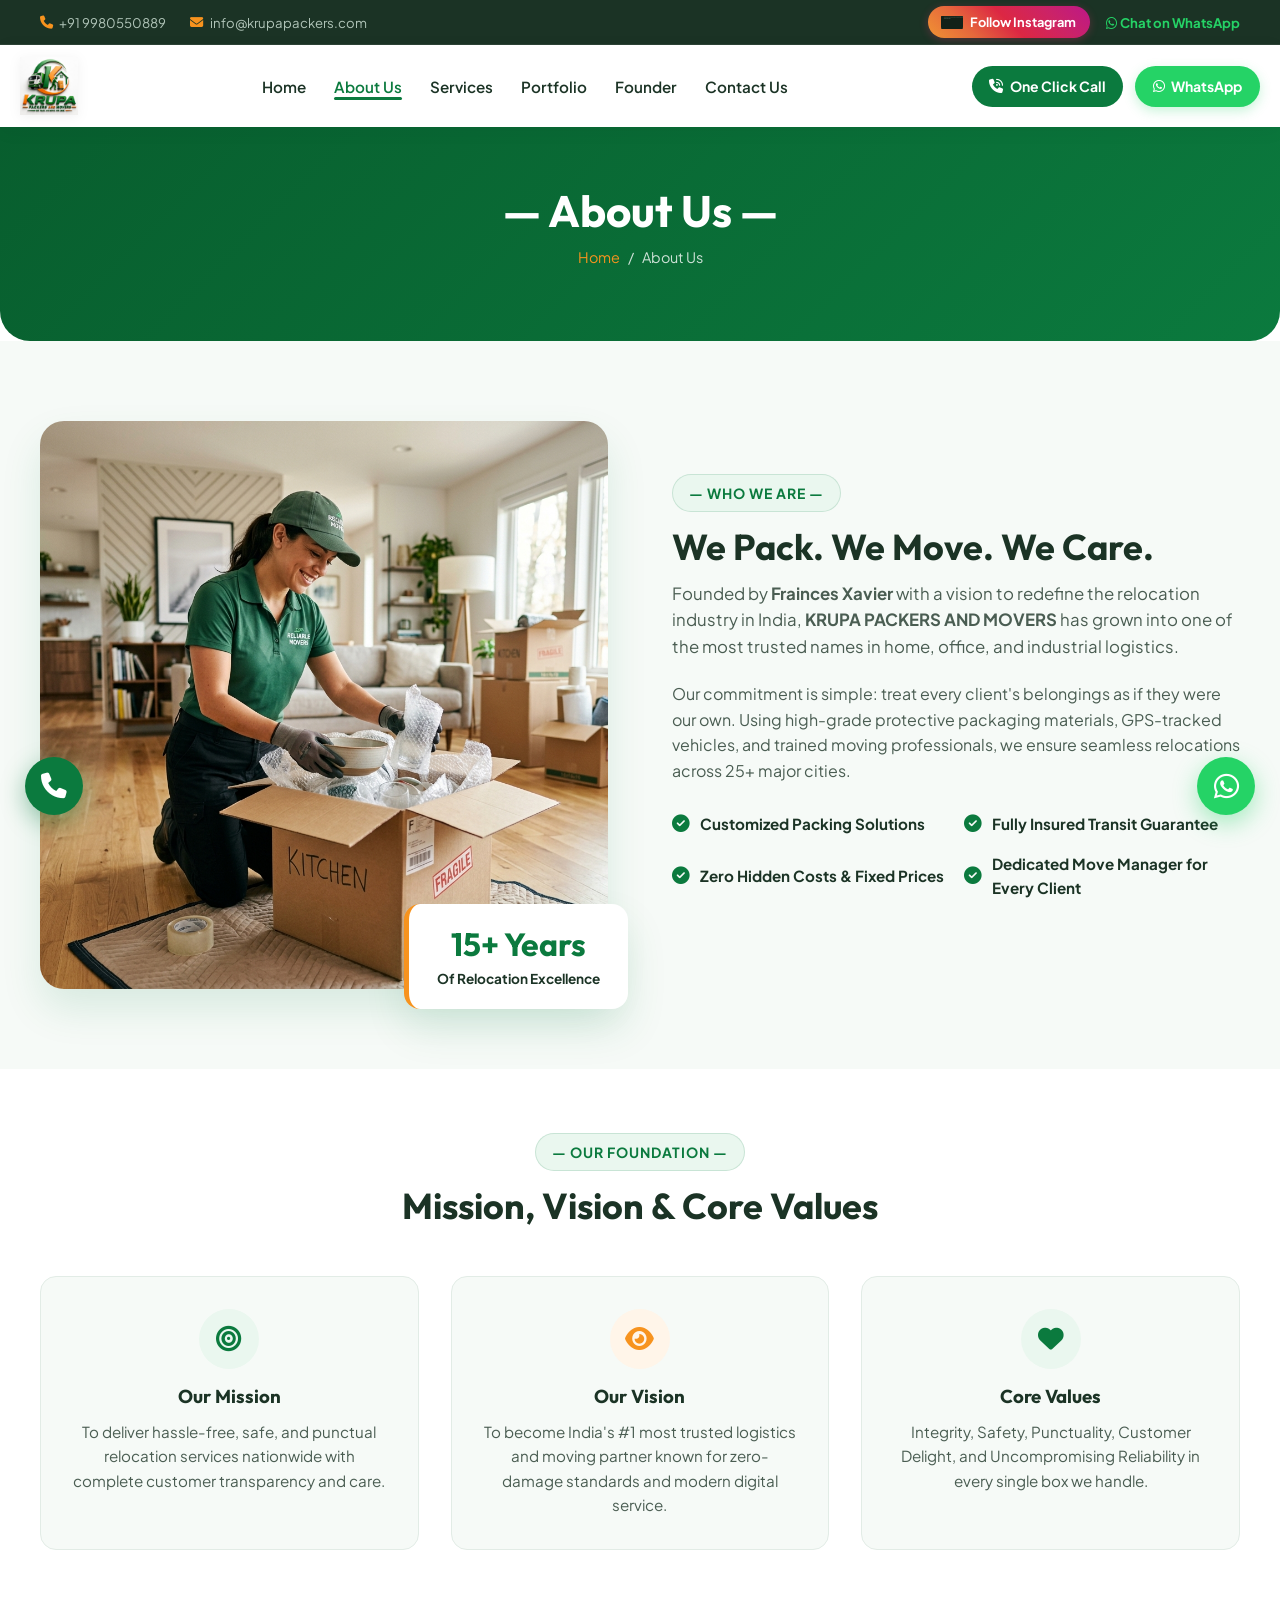
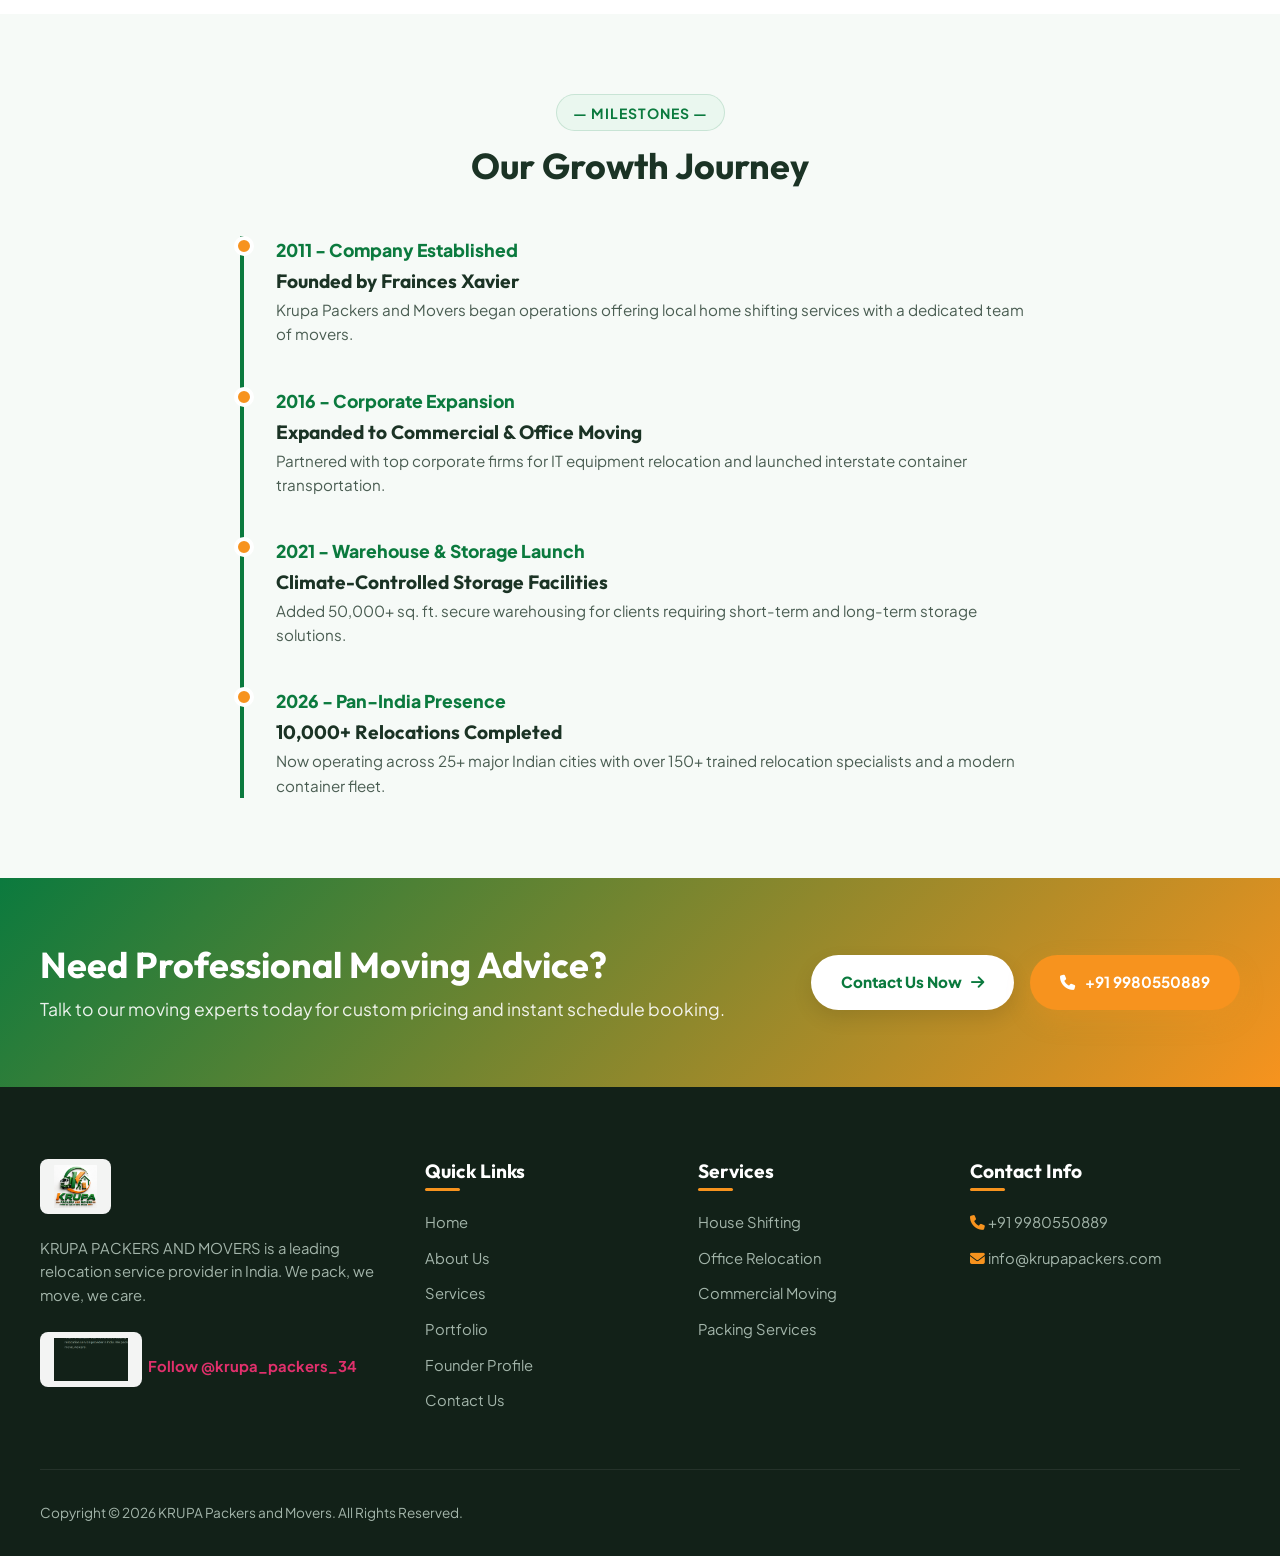
==== commit 181a4aff: "Add portfolio page with 27 work photos, founder profile for Frainces Xavier, logo background blend, " ====
--- a/about.html
+++ b/about.html
@@ -17,7 +17,11 @@
         <span><i class="fa-solid fa-phone"></i> +91 9980550889</span>
         <span><i class="fa-solid fa-envelope"></i> info@krupapackers.com</span>
       </div>
-      <div class="top-bar-social">
+      <div class="top-bar-social" style="display: flex; align-items: center; gap: 1rem;">
+        <a href="https://www.instagram.com/krupa_packers_34?utm_source=qr&igsh=MTd5anphd21tdjJmdw==" target="_blank" rel="noopener noreferrer" class="top-bar-instagram">
+          <img src="images/instagram_icon.png" alt="Instagram" class="instagram-icon-img">
+          <span>Follow Instagram</span>
+        </a>
         <a href="https://wa.me/919980550889" target="_blank" style="color: #25D366; font-weight:700;"><i class="fa-brands fa-whatsapp"></i> Chat on WhatsApp</a>
       </div>
     </div>
@@ -34,8 +38,8 @@
         <li><a href="index.html">Home</a></li>
         <li><a href="about.html" class="active">About Us</a></li>
         <li><a href="services.html">Services</a></li>
-        <li><a href="gallery.html">Gallery</a></li>
-        <li><a href="team.html">Our Team</a></li>
+        <li><a href="portfolio.html">Portfolio</a></li>
+        <li><a href="team.html">Founder</a></li>
         <li><a href="contact.html">Contact Us</a></li>
       </ul>
 
@@ -58,15 +62,23 @@
     <div class="drawer-body">
       <ul class="drawer-nav">
         <li><a href="index.html"><i class="fa-solid fa-house"></i> Home</a></li>
-        <li><a href="about.html"><i class="fa-solid fa-circle-info"></i> About Us</a></li>
+        <li><a href="about.html" class="active"><i class="fa-solid fa-circle-info"></i> About Us</a></li>
         <li><a href="services.html"><i class="fa-solid fa-truck-ramp-box"></i> Services</a></li>
-        <li><a href="gallery.html"><i class="fa-solid fa-images"></i> Gallery</a></li>
-        <li><a href="team.html"><i class="fa-solid fa-user-group"></i> Our Team</a></li>
+        <li><a href="portfolio.html"><i class="fa-solid fa-images"></i> Portfolio</a></li>
+        <li><a href="team.html"><i class="fa-solid fa-user-tie"></i> Founder Profile</a></li>
         <li><a href="contact.html"><i class="fa-solid fa-headset"></i> Contact Us</a></li>
       </ul>
+
+      <div style="margin: 1.5rem 0; text-align: center;">
+        <a href="https://www.instagram.com/krupa_packers_34?utm_source=qr&igsh=MTd5anphd21tdjJmdw==" target="_blank" rel="noopener noreferrer" class="top-bar-instagram" style="justify-content: center; width: 100%; padding: 0.6rem;">
+          <img src="images/instagram_icon.png" alt="Instagram" class="instagram-icon-img">
+          <span>Connect on Instagram</span>
+        </a>
+      </div>
+
       <div class="drawer-ctas">
         <a href="tel:9980550889" class="btn btn-primary" style="width: 100%;"><i class="fa-solid fa-phone"></i> Call 9980550889</a>
-        <a href="https://wa.me/919980550889" class="btn btn-accent" style="width: 100%;"><i class="fa-brands fa-whatsapp"></i> WhatsApp Instant Quote</a>
+        <a href="https://wa.me/919980550889" target="_blank" class="btn btn-accent" style="width: 100%;"><i class="fa-brands fa-whatsapp"></i> WhatsApp Instant Quote</a>
       </div>
     </div>
   </div>
@@ -96,7 +108,7 @@
         <span class="sub-badge">— WHO WE ARE —</span>
         <h2 class="section-title">We Pack. We Move. We Care.</h2>
         <p class="section-desc" style="margin-bottom: 1.25rem;">
-          Founded with a vision to redefine the relocation industry in India, <strong>KRUPA PACKERS AND MOVERS</strong> has grown into one of the most trusted names in home, office, and industrial logistics.
+          Founded by <strong>Frainces Xavier</strong> with a vision to redefine the relocation industry in India, <strong>KRUPA PACKERS AND MOVERS</strong> has grown into one of the most trusted names in home, office, and industrial logistics.
         </p>
         <p style="color: var(--text-body); margin-bottom: 1.5rem;">
           Our commitment is simple: treat every client's belongings as if they were our own. Using high-grade protective packaging materials, GPS-tracked vehicles, and trained moving professionals, we ensure seamless relocations across 25+ major cities.
@@ -160,8 +172,8 @@
         <div style="margin-bottom: 2.5rem; position: relative;">
           <div style="position: absolute; left: -2.6rem; top: 0; width: 20px; height: 20px; border-radius: 50%; background: var(--accent); border: 4px solid white;"></div>
           <span style="font-weight: 800; color: var(--primary); font-size: 1.1rem;">2011 - Company Established</span>
-          <h4 style="font-size: 1.2rem; margin: 0.3rem 0;">Started with 2 Moving Trucks</h4>
-          <p style="font-size: 0.95rem; color: var(--text-body);">Krupa Packers and Movers began operations offering local home shifting services with a dedicated team of 5 movers.</p>
+          <h4 style="font-size: 1.2rem; margin: 0.3rem 0;">Founded by Frainces Xavier</h4>
+          <p style="font-size: 0.95rem; color: var(--text-body);">Krupa Packers and Movers began operations offering local home shifting services with a dedicated team of movers.</p>
         </div>
 
         <div style="margin-bottom: 2.5rem; position: relative;">
@@ -181,8 +193,8 @@
         <div style="position: relative;">
           <div style="position: absolute; left: -2.6rem; top: 0; width: 20px; height: 20px; border-radius: 50%; background: var(--accent); border: 4px solid white;"></div>
           <span style="font-weight: 800; color: var(--primary); font-size: 1.1rem;">2026 - Pan-India Presence</span>
-          <h4 style="font-size: 1.2rem; margin: 0.3rem 0;">5000+ Relocations Completed</h4>
-          <p style="font-size: 0.95rem; color: var(--text-body);">Now operating across 25+ major Indian cities with over 100+ trained relocation specialists and a modern fleet.</p>
+          <h4 style="font-size: 1.2rem; margin: 0.3rem 0;">10,000+ Relocations Completed</h4>
+          <p style="font-size: 0.95rem; color: var(--text-body);">Now operating across 25+ major Indian cities with over 150+ trained relocation specialists and a modern container fleet.</p>
         </div>
       </div>
     </div>
@@ -211,6 +223,12 @@
         <div class="footer-brand">
           <img src="images/logo.png" alt="KRUPA Packers & Movers">
           <p>KRUPA PACKERS AND MOVERS is a leading relocation service provider in India. We pack, we move, we care.</p>
+          <div style="margin-top: 1rem;">
+            <a href="https://www.instagram.com/krupa_packers_34?utm_source=qr&igsh=MTd5anphd21tdjJmdw==" target="_blank" rel="noopener noreferrer" class="instagram-link">
+              <img src="images/instagram_icon.png" alt="Instagram" class="instagram-icon-img">
+              <span>Follow @krupa_packers_34</span>
+            </a>
+          </div>
         </div>
         <div class="footer-widget">
           <h4>Quick Links</h4>
@@ -218,8 +236,8 @@
             <li><a href="index.html">Home</a></li>
             <li><a href="about.html">About Us</a></li>
             <li><a href="services.html">Services</a></li>
-            <li><a href="gallery.html">Gallery</a></li>
-            <li><a href="team.html">Our Team</a></li>
+            <li><a href="portfolio.html">Portfolio</a></li>
+            <li><a href="team.html">Founder Profile</a></li>
             <li><a href="contact.html">Contact Us</a></li>
           </ul>
         </div>
@@ -255,9 +273,9 @@
   <div class="mobile-bottom-nav">
     <div class="nav-grid">
       <a href="index.html" class="mobile-nav-item"><i class="fa-solid fa-house"></i><span>Home</span></a>
-      <a href="services.html" class="mobile-nav-item"><i class="fa-solid fa-truck-ramp-box"></i><span>Services</span></a>
+      <a href="portfolio.html" class="mobile-nav-item"><i class="fa-solid fa-images"></i><span>Portfolio</span></a>
       <a href="tel:9980550889" class="mobile-nav-item"><i class="fa-solid fa-phone"></i><span>Call</span></a>
-      <a href="https://wa.me/919980550889" class="mobile-nav-item"><i class="fa-brands fa-whatsapp"></i><span>WhatsApp</span></a>
+      <a href="https://wa.me/919980550889" target="_blank" class="mobile-nav-item"><i class="fa-brands fa-whatsapp"></i><span>WhatsApp</span></a>
       <a href="contact.html" class="mobile-nav-item"><i class="fa-solid fa-calculator"></i><span>Quote</span></a>
     </div>
   </div>
--- a/css/style.css
+++ b/css/style.css
@@ -261,9 +261,17 @@
 }
 
 .brand-logo img {
-  height: 52px;
+  height: 58px;
+  max-width: 280px;
   width: auto;
   object-fit: contain;
+  mix-blend-mode: multiply;
+  filter: drop-shadow(0 2px 6px rgba(0, 0, 0, 0.05));
+  transition: transform 0.2s ease;
+}
+
+.brand-logo:hover img {
+  transform: scale(1.02);
 }
 
 .nav-links {
@@ -381,7 +389,10 @@
 }
 
 .drawer-logo {
-  height: 44px;
+  height: 48px;
+  max-width: 220px;
+  object-fit: contain;
+  mix-blend-mode: multiply;
 }
 
 .drawer-close {
@@ -448,7 +459,7 @@
 /* HERO SECTION */
 .hero-section {
   position: relative;
-  padding: 3.5rem 0 5rem 0;
+  padding: 3rem 0 2.5rem 0;
   background: linear-gradient(180deg, #F5FAF7 0%, #FFFFFF 100%);
   overflow: hidden;
 }
@@ -648,7 +659,7 @@
 
 /* SERVICES GRID SECTION */
 .services-section {
-  padding: 5rem 0;
+  padding: 2.5rem 0 4rem 0;
   background-color: #FFFFFF;
 }
 
@@ -1732,7 +1743,7 @@
   }
   .hero-grid {
     grid-template-columns: 1fr;
-    gap: 2.5rem;
+    gap: 2rem;
     text-align: center;
   }
   .hero-subtitle {
@@ -1744,13 +1755,46 @@
   }
   .hero-trust-bar {
     width: 100%;
-    justify-content: center;
-    gap: 1rem;
-    padding: 0.85rem 1rem;
-    flex-wrap: wrap;
+    max-width: 320px;
+    margin: 0 auto;
+    display: flex;
+    flex-direction: column;
+    align-items: flex-start;
+    justify-content: flex-start;
+    gap: 0.75rem;
+    padding: 1.25rem 1.5rem;
+    box-shadow: var(--shadow-sm);
+  }
+  .trust-item {
+    width: 100%;
+    justify-content: flex-start;
+    text-align: left;
   }
   .trust-divider {
     display: none;
+  }
+  .hero-visual-wrapper {
+    display: flex;
+    flex-direction: column;
+    align-items: center;
+    width: 100%;
+  }
+  .hero-truck-img {
+    max-width: 100%;
+    height: auto;
+  }
+  .hero-badge-floating {
+    position: static;
+    left: auto;
+    right: auto;
+    bottom: auto;
+    top: auto;
+    margin: 1.25rem auto 0 auto;
+    width: 100%;
+    max-width: 320px;
+    justify-content: center;
+    box-shadow: var(--shadow-md);
+    transform: none;
   }
   .about-grid, .contact-grid {
     grid-template-columns: 1fr;
@@ -1791,3 +1835,527 @@
     padding-bottom: 60px; /* offset for sticky bottom nav */
   }
 }
+
+@media (max-width: 576px) {
+  .container {
+    padding: 0 1rem;
+  }
+  .hero-section {
+    padding: 1.5rem 0 0.75rem 0;
+  }
+  .services-section {
+    padding: 0.75rem 0 2.5rem 0;
+  }
+  .section-header {
+    margin: 0 auto 1.25rem auto;
+  }
+  .brand-logo img {
+    height: 42px;
+    max-width: 175px;
+  }
+  .hero-title {
+    font-size: 2.1rem;
+    line-height: 1.2;
+  }
+  .hero-subtitle {
+    font-size: 0.95rem;
+  }
+  .hero-actions {
+    flex-direction: column;
+    width: 100%;
+    gap: 0.85rem;
+  }
+  .hero-actions .btn {
+    width: 100%;
+  }
+  .hero-video-btn {
+    width: 100%;
+    justify-content: center;
+  }
+  .hero-badge-floating {
+    position: static;
+    left: auto;
+    right: auto;
+    bottom: auto;
+    margin: 0.75rem auto 0 auto;
+    width: 100%;
+    max-width: 320px;
+    justify-content: center;
+  }
+  .section-title {
+    font-size: 1.75rem;
+  }
+  .service-list-card {
+    flex-direction: column;
+    align-items: flex-start;
+    padding: 1.25rem;
+    gap: 1rem;
+  }
+  .service-list-thumb {
+    width: 100%;
+    height: 150px;
+  }
+  .service-list-arrow {
+    position: absolute;
+    top: 1.25rem;
+    right: 1.25rem;
+  }
+  .form-row {
+    grid-template-columns: 1fr;
+    gap: 0;
+  }
+  .contact-form-box, .contact-info-box {
+    padding: 1.5rem 1.25rem;
+  }
+  .stat-number {
+    font-size: 2.1rem;
+  }
+  .stat-label {
+    font-size: 0.85rem;
+  }
+  .cta-banner-btns {
+    flex-direction: column;
+    width: 100%;
+  }
+  .cta-banner-btns .btn {
+    width: 100%;
+  }
+}
+
+/* ==========================================================================
+   PORTFOLIO, FOUNDER GRAND BOX, LOGO BLEND & INSTAGRAM STYLES
+   ========================================================================== */
+
+/* 1. Logo Blending & Header/Footer Adjustments */
+.brand-logo img, .drawer-logo {
+  height: 58px;
+  max-width: 280px;
+  width: auto;
+  object-fit: contain;
+  mix-blend-mode: multiply;
+  filter: drop-shadow(0 2px 6px rgba(0, 0, 0, 0.05));
+  transition: transform 0.25s ease;
+}
+
+.footer-brand img {
+  height: 55px;
+  width: auto;
+  object-fit: contain;
+  margin-bottom: 1rem;
+  background: rgba(255, 255, 255, 0.95);
+  padding: 6px 14px;
+  border-radius: var(--radius-sm);
+  display: inline-block;
+}
+
+/* Instagram Header & Footer Badges */
+.instagram-link {
+  display: inline-flex;
+  align-items: center;
+  gap: 0.4rem;
+  color: #E1306C;
+  font-weight: 700;
+  transition: transform 0.2s ease, opacity 0.2s ease;
+}
+
+.instagram-link:hover {
+  transform: translateY(-1px);
+  opacity: 0.9;
+}
+
+.instagram-icon-img {
+  width: 22px;
+  height: 22px;
+  object-fit: contain;
+  border-radius: 6px;
+  vertical-align: middle;
+}
+
+/* Top bar Instagram CTA */
+.top-bar-instagram {
+  display: inline-flex;
+  align-items: center;
+  gap: 0.45rem;
+  background: linear-gradient(45deg, #f09433 0%, #e6683c 25%, #dc2743 50%, #cc2366 75%, #bc1888 100%);
+  color: #ffffff !important;
+  font-size: 0.8rem;
+  font-weight: 700;
+  padding: 0.3rem 0.85rem;
+  border-radius: 30px;
+  box-shadow: 0 2px 8px rgba(225, 48, 108, 0.3);
+  transition: transform 0.2s ease, box-shadow 0.2s ease;
+}
+
+.top-bar-instagram:hover {
+  transform: scale(1.05);
+  box-shadow: 0 4px 12px rgba(225, 48, 108, 0.4);
+}
+
+/* 2. GRAND FOUNDER SHOWCASE BOX */
+.founder-showcase-section {
+  padding: 4rem 0 6rem 0;
+  background: linear-gradient(180deg, #FFFFFF 0%, var(--bg-subtle) 100%);
+}
+
+.founder-grand-box {
+  background: #FFFFFF;
+  border-radius: var(--radius-lg);
+  border: 2px solid rgba(11, 122, 62, 0.15);
+  box-shadow: var(--shadow-lg);
+  overflow: hidden;
+  position: relative;
+}
+
+.founder-grand-box::before {
+  content: '';
+  position: absolute;
+  top: 0;
+  left: 0;
+  width: 100%;
+  height: 8px;
+  background: linear-gradient(90deg, var(--primary) 0%, var(--accent) 100%);
+}
+
+.founder-grid {
+  display: grid;
+  grid-template-columns: 420px 1fr;
+  gap: 0;
+  align-items: stretch;
+}
+
+.founder-img-wrapper {
+  position: relative;
+  background: var(--dark-heading);
+  min-height: 480px;
+  overflow: hidden;
+  display: flex;
+  align-items: center;
+  justify-content: center;
+}
+
+.founder-img-wrapper img {
+  width: 100%;
+  height: 100%;
+  object-fit: cover;
+  object-position: top center;
+  transition: transform 0.5s ease;
+}
+
+.founder-grand-box:hover .founder-img-wrapper img {
+  transform: scale(1.03);
+}
+
+.founder-badge-overlay {
+  position: absolute;
+  bottom: 1.5rem;
+  left: 1.5rem;
+  right: 1.5rem;
+  background: rgba(18, 33, 24, 0.85);
+  backdrop-filter: blur(10px);
+  -webkit-backdrop-filter: blur(10px);
+  border: 1px solid rgba(255, 255, 255, 0.15);
+  border-radius: var(--radius-md);
+  padding: 1rem 1.25rem;
+  color: #FFFFFF;
+  display: flex;
+  align-items: center;
+  gap: 1rem;
+}
+
+.founder-badge-overlay i {
+  font-size: 2.2rem;
+  color: var(--accent);
+}
+
+.founder-badge-overlay .title-text h5 {
+  color: #FFFFFF;
+  font-size: 1.1rem;
+  margin-bottom: 0.15rem;
+}
+
+.founder-badge-overlay .title-text span {
+  font-size: 0.85rem;
+  color: #C0D6C9;
+}
+
+.founder-content-wrapper {
+  padding: 3.5rem 3rem;
+  display: flex;
+  flex-direction: column;
+  justify-content: center;
+}
+
+.founder-header-tag {
+  display: inline-flex;
+  align-items: center;
+  gap: 0.5rem;
+  font-size: 0.85rem;
+  font-weight: 800;
+  letter-spacing: 1.5px;
+  text-transform: uppercase;
+  color: var(--accent);
+  background: var(--accent-bg);
+  padding: 0.4rem 1rem;
+  border-radius: var(--radius-full);
+  margin-bottom: 1rem;
+  width: fit-content;
+  border: 1px solid rgba(247, 147, 30, 0.2);
+}
+
+.founder-name {
+  font-size: 2.75rem;
+  color: var(--dark-heading);
+  font-weight: 800;
+  line-height: 1.15;
+  margin-bottom: 0.5rem;
+}
+
+.founder-role {
+  font-size: 1.15rem;
+  font-weight: 700;
+  color: var(--primary);
+  margin-bottom: 1.75rem;
+  display: flex;
+  align-items: center;
+  gap: 0.6rem;
+}
+
+.founder-quote {
+  background: var(--primary-bg);
+  border-left: 4px solid var(--primary);
+  padding: 1.25rem 1.5rem;
+  border-radius: 0 var(--radius-md) var(--radius-md) 0;
+  margin-bottom: 1.75rem;
+  font-style: italic;
+  color: var(--dark-heading);
+  font-weight: 600;
+  font-size: 1.05rem;
+  line-height: 1.6;
+}
+
+.founder-bio p {
+  margin-bottom: 1.25rem;
+  font-size: 1.025rem;
+  color: var(--text-body);
+  line-height: 1.7;
+}
+
+.founder-highlights {
+  display: grid;
+  grid-template-columns: repeat(3, 1fr);
+  gap: 1rem;
+  margin-top: 1.75rem;
+  padding-top: 1.75rem;
+  border-top: 1px solid var(--border-color);
+}
+
+.highlight-pill {
+  background: var(--bg-subtle);
+  border: 1px solid var(--border-color);
+  padding: 0.85rem 1rem;
+  border-radius: var(--radius-md);
+  text-align: center;
+}
+
+.highlight-pill h4 {
+  color: var(--primary);
+  font-size: 1.35rem;
+  margin-bottom: 0.15rem;
+}
+
+.highlight-pill span {
+  font-size: 0.8rem;
+  font-weight: 600;
+  color: var(--text-muted);
+}
+
+/* 3. PORTFOLIO SHOWCASE & RESPONSIVE CARD BOXES */
+.portfolio-section {
+  padding: 4rem 0 6rem 0;
+  background: #FFFFFF;
+}
+
+.portfolio-filter-nav {
+  display: flex;
+  align-items: center;
+  justify-content: center;
+  flex-wrap: wrap;
+  gap: 0.75rem;
+  margin-bottom: 3rem;
+}
+
+.portfolio-filter-btn {
+  padding: 0.65rem 1.4rem;
+  border-radius: var(--radius-full);
+  border: 1.5px solid var(--border-color);
+  background: #FFFFFF;
+  color: var(--dark-heading);
+  font-weight: 700;
+  font-size: 0.9rem;
+  cursor: pointer;
+  transition: var(--transition-normal);
+}
+
+.portfolio-filter-btn:hover,
+.portfolio-filter-btn.active {
+  background: var(--primary);
+  color: #FFFFFF;
+  border-color: var(--primary);
+  box-shadow: 0 6px 18px rgba(11, 122, 62, 0.25);
+}
+
+.portfolio-grid-box {
+  display: grid;
+  grid-template-columns: repeat(3, 1fr);
+  gap: 1.75rem;
+}
+
+.portfolio-card-box {
+  background: #FFFFFF;
+  border-radius: var(--radius-md);
+  overflow: hidden;
+  box-shadow: var(--shadow-sm);
+  border: 1px solid var(--border-color);
+  transition: transform 0.35s ease, box-shadow 0.35s ease;
+  position: relative;
+  cursor: pointer;
+  display: flex;
+  flex-direction: column;
+}
+
+.portfolio-card-box:hover {
+  transform: translateY(-8px);
+  box-shadow: var(--shadow-lg);
+  border-color: rgba(11, 122, 62, 0.3);
+}
+
+.portfolio-card-media {
+  position: relative;
+  width: 100%;
+  height: 280px;
+  overflow: hidden;
+  background: #F0F4F2;
+}
+
+.portfolio-card-media img {
+  width: 100%;
+  height: 100%;
+  object-fit: cover;
+  object-position: center;
+  transition: transform 0.5s cubic-bezier(0.16, 1, 0.3, 1);
+}
+
+.portfolio-card-box:hover .portfolio-card-media img {
+  transform: scale(1.08);
+}
+
+.portfolio-card-overlay {
+  position: absolute;
+  inset: 0;
+  background: linear-gradient(180deg, rgba(11, 122, 62, 0.1) 0%, rgba(18, 33, 24, 0.85) 100%);
+  opacity: 0;
+  transition: opacity 0.35s ease;
+  display: flex;
+  flex-direction: column;
+  justify-content: space-between;
+  padding: 1.5rem;
+}
+
+.portfolio-card-box:hover .portfolio-card-overlay {
+  opacity: 1;
+}
+
+.portfolio-card-zoom-btn {
+  width: 44px;
+  height: 44px;
+  border-radius: 50%;
+  background: var(--accent);
+  color: #FFFFFF;
+  display: flex;
+  align-items: center;
+  justify-content: center;
+  font-size: 1.1rem;
+  align-self: flex-end;
+  box-shadow: 0 4px 15px rgba(247, 147, 30, 0.4);
+  transform: scale(0.8);
+  transition: transform 0.3s ease;
+}
+
+.portfolio-card-box:hover .portfolio-card-zoom-btn {
+  transform: scale(1);
+}
+
+.portfolio-card-info {
+  color: #FFFFFF;
+}
+
+.portfolio-card-tag {
+  display: inline-block;
+  font-size: 0.75rem;
+  font-weight: 800;
+  text-transform: uppercase;
+  letter-spacing: 1px;
+  background: var(--primary);
+  color: #FFFFFF;
+  padding: 0.25rem 0.75rem;
+  border-radius: var(--radius-full);
+  margin-bottom: 0.5rem;
+}
+
+.portfolio-card-title {
+  color: #FFFFFF;
+  font-size: 1.15rem;
+  font-weight: 700;
+  line-height: 1.3;
+}
+
+.portfolio-card-caption {
+  padding: 1.25rem 1.5rem;
+  background: #FFFFFF;
+  border-top: 1px solid var(--border-color);
+  display: flex;
+  align-items: center;
+  justify-content: space-between;
+}
+
+.portfolio-card-caption h4 {
+  font-size: 1.05rem;
+  color: var(--dark-heading);
+}
+
+.portfolio-card-caption span {
+  font-size: 0.85rem;
+  color: var(--text-muted);
+}
+
+/* Media Queries for Grand Founder & Portfolio */
+@media (max-width: 992px) {
+  .founder-grid {
+    grid-template-columns: 1fr;
+  }
+  .founder-img-wrapper {
+    min-height: 380px;
+  }
+  .founder-content-wrapper {
+    padding: 2.5rem 2rem;
+  }
+  .portfolio-grid-box {
+    grid-template-columns: repeat(2, 1fr);
+  }
+}
+
+@media (max-width: 768px) {
+  .founder-name {
+    font-size: 2.1rem;
+  }
+  .founder-highlights {
+    grid-template-columns: 1fr;
+  }
+  .portfolio-grid-box {
+    grid-template-columns: 1fr;
+  }
+  .portfolio-card-media {
+    height: 240px;
+  }
+}
+
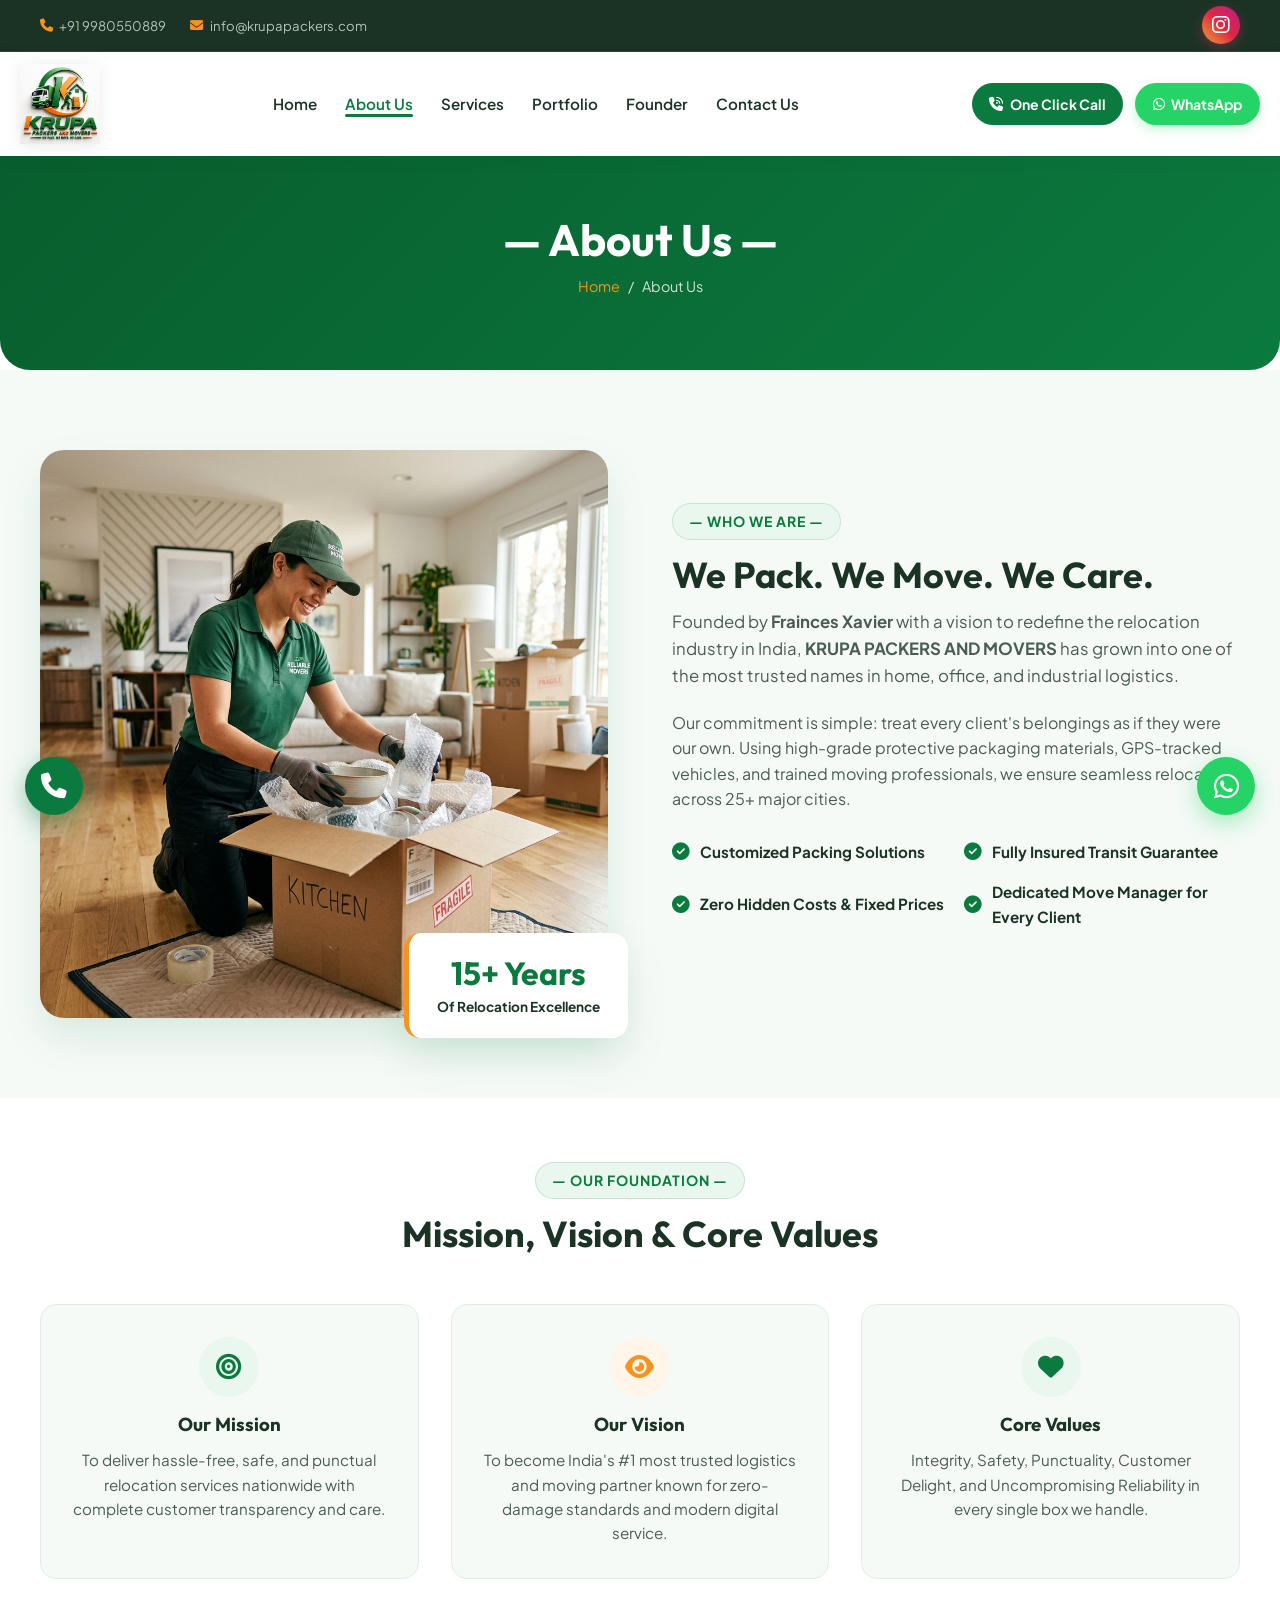
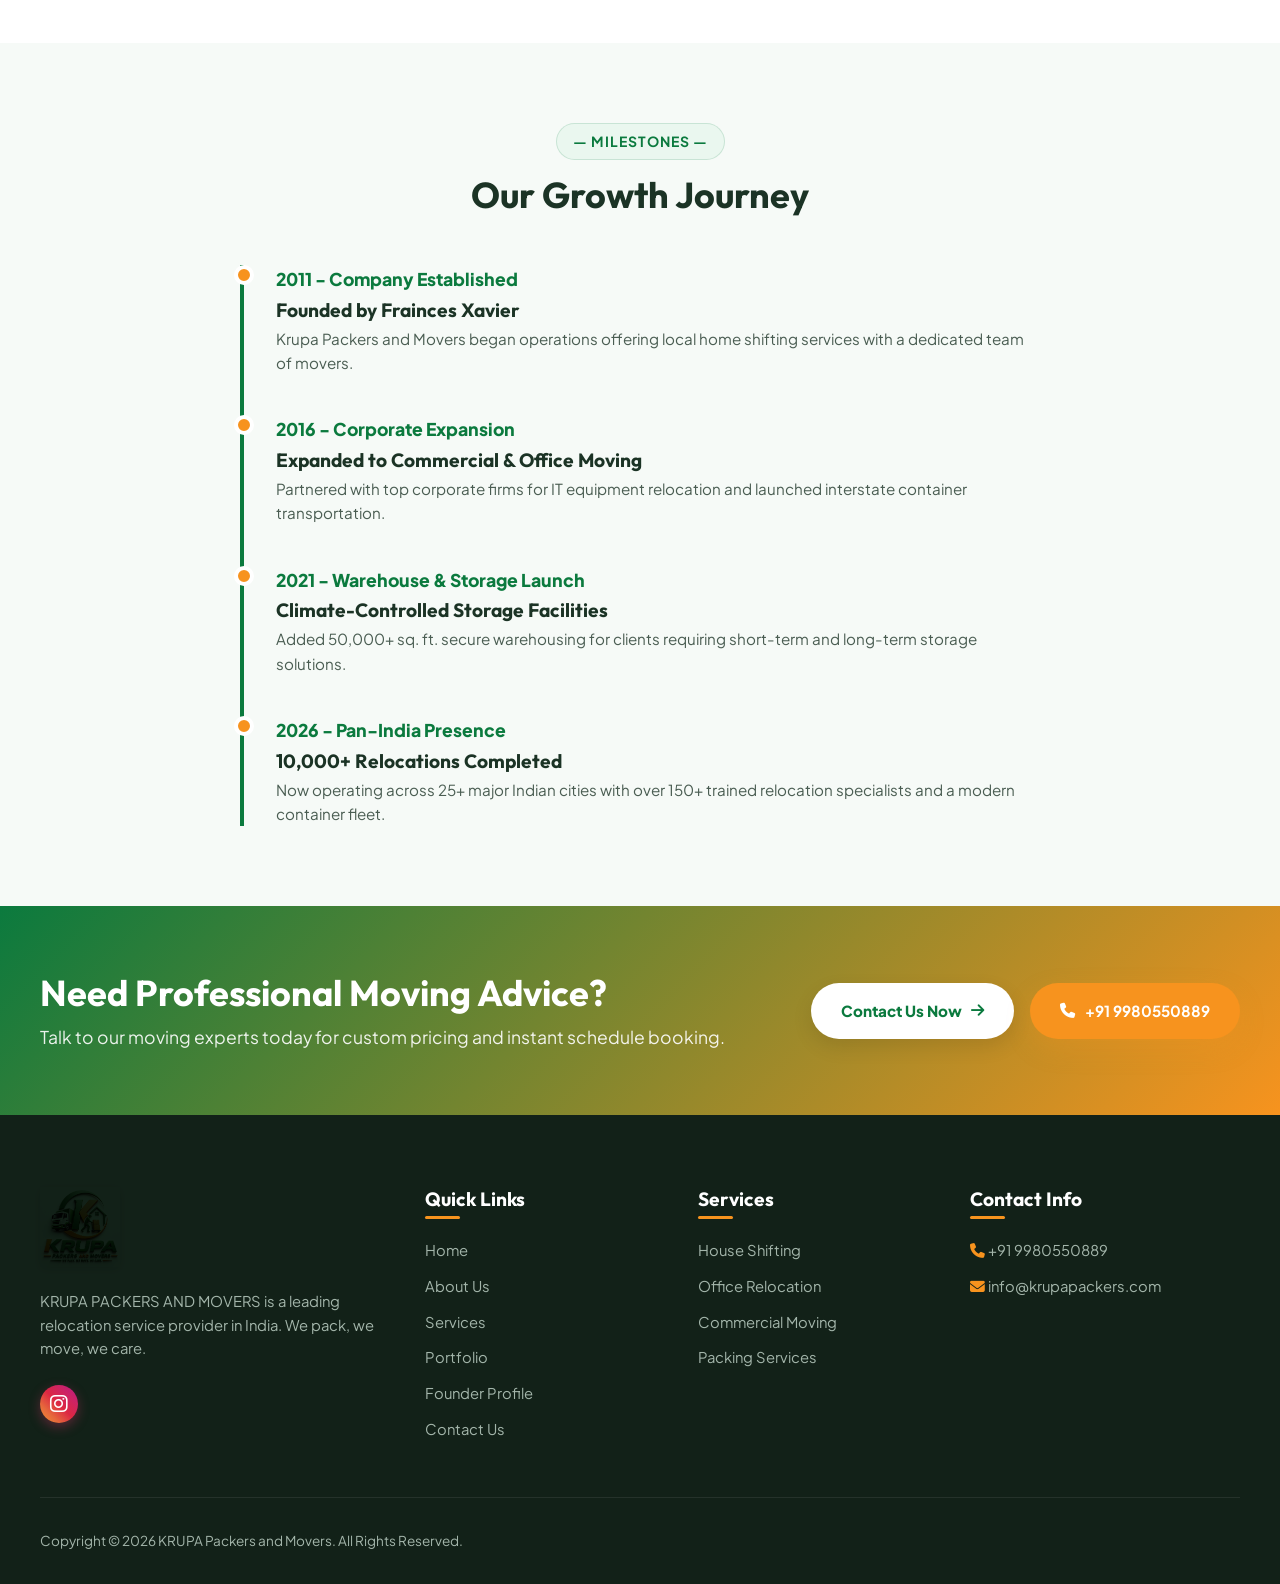
==== commit bae76228: "Fix portfolio card image box fitting, increase logo display size with seamless background blending, " ====
--- a/about.html
+++ b/about.html
@@ -17,12 +17,10 @@
         <span><i class="fa-solid fa-phone"></i> +91 9980550889</span>
         <span><i class="fa-solid fa-envelope"></i> info@krupapackers.com</span>
       </div>
-      <div class="top-bar-social" style="display: flex; align-items: center; gap: 1rem;">
-        <a href="https://www.instagram.com/krupa_packers_34?utm_source=qr&igsh=MTd5anphd21tdjJmdw==" target="_blank" rel="noopener noreferrer" class="top-bar-instagram">
-          <img src="images/instagram_icon.png" alt="Instagram" class="instagram-icon-img">
-          <span>Follow Instagram</span>
+      <div class="top-bar-social">
+        <a href="https://www.instagram.com/krupa_packers_34?utm_source=qr&igsh=MTd5anphd21tdjJmdw==" target="_blank" rel="noopener noreferrer" class="top-bar-instagram-only" title="Follow Krupa Packers on Instagram">
+          <i class="fa-brands fa-instagram"></i>
         </a>
-        <a href="https://wa.me/919980550889" target="_blank" style="color: #25D366; font-weight:700;"><i class="fa-brands fa-whatsapp"></i> Chat on WhatsApp</a>
       </div>
     </div>
   </div>
@@ -70,9 +68,8 @@
       </ul>
 
       <div style="margin: 1.5rem 0; text-align: center;">
-        <a href="https://www.instagram.com/krupa_packers_34?utm_source=qr&igsh=MTd5anphd21tdjJmdw==" target="_blank" rel="noopener noreferrer" class="top-bar-instagram" style="justify-content: center; width: 100%; padding: 0.6rem;">
-          <img src="images/instagram_icon.png" alt="Instagram" class="instagram-icon-img">
-          <span>Connect on Instagram</span>
+        <a href="https://www.instagram.com/krupa_packers_34?utm_source=qr&igsh=MTd5anphd21tdjJmdw==" target="_blank" rel="noopener noreferrer" class="top-bar-instagram-only" style="width: 48px; height: 48px; font-size: 1.6rem;">
+          <i class="fa-brands fa-instagram"></i>
         </a>
       </div>
 
@@ -224,9 +221,8 @@
           <img src="images/logo.png" alt="KRUPA Packers & Movers">
           <p>KRUPA PACKERS AND MOVERS is a leading relocation service provider in India. We pack, we move, we care.</p>
           <div style="margin-top: 1rem;">
-            <a href="https://www.instagram.com/krupa_packers_34?utm_source=qr&igsh=MTd5anphd21tdjJmdw==" target="_blank" rel="noopener noreferrer" class="instagram-link">
-              <img src="images/instagram_icon.png" alt="Instagram" class="instagram-icon-img">
-              <span>Follow @krupa_packers_34</span>
+            <a href="https://www.instagram.com/krupa_packers_34?utm_source=qr&igsh=MTd5anphd21tdjJmdw==" target="_blank" rel="noopener noreferrer" class="top-bar-instagram-only" title="Follow Instagram">
+              <i class="fa-brands fa-instagram"></i>
             </a>
           </div>
         </div>
--- a/css/style.css
+++ b/css/style.css
@@ -261,17 +261,20 @@
 }
 
 .brand-logo img {
-  height: 58px;
-  max-width: 280px;
+  height: 80px;
+  max-height: 90px;
+  max-width: 340px;
   width: auto;
   object-fit: contain;
   mix-blend-mode: multiply;
-  filter: drop-shadow(0 2px 6px rgba(0, 0, 0, 0.05));
+  filter: drop-shadow(0 2px 8px rgba(0, 0, 0, 0.08));
   transition: transform 0.2s ease;
+  background: transparent;
+  border: none;
 }
 
 .brand-logo:hover img {
-  transform: scale(1.02);
+  transform: scale(1.03);
 }
 
 .nav-links {
@@ -1928,62 +1931,67 @@
 
 /* 1. Logo Blending & Header/Footer Adjustments */
 .brand-logo img, .drawer-logo {
-  height: 58px;
-  max-width: 280px;
+  height: 80px;
+  max-height: 90px;
+  max-width: 320px;
   width: auto;
   object-fit: contain;
   mix-blend-mode: multiply;
-  filter: drop-shadow(0 2px 6px rgba(0, 0, 0, 0.05));
+  filter: drop-shadow(0 2px 8px rgba(0, 0, 0, 0.08));
   transition: transform 0.25s ease;
+  background: transparent;
+  border: none;
 }
 
 .footer-brand img {
-  height: 55px;
+  height: 80px;
+  max-height: 88px;
   width: auto;
   object-fit: contain;
   margin-bottom: 1rem;
-  background: rgba(255, 255, 255, 0.95);
-  padding: 6px 14px;
-  border-radius: var(--radius-sm);
+  background: transparent;
+  padding: 0;
+  border: none;
+  box-shadow: none;
+  mix-blend-mode: multiply;
+  filter: drop-shadow(0 2px 6px rgba(0,0,0,0.15));
   display: inline-block;
 }
 
-/* Instagram Header & Footer Badges */
+/* Top bar Instagram ONLY Icon Button */
+.top-bar-instagram-only {
+  display: inline-flex;
+  align-items: center;
+  justify-content: center;
+  width: 38px;
+  height: 38px;
+  border-radius: 50%;
+  background: linear-gradient(45deg, #f09433 0%, #e6683c 25%, #dc2743 50%, #cc2366 75%, #bc1888 100%);
+  color: #ffffff !important;
+  font-size: 1.25rem;
+  box-shadow: 0 4px 12px rgba(225, 48, 108, 0.35);
+  transition: transform 0.25s cubic-bezier(0.34, 1.56, 0.64, 1), box-shadow 0.25s ease;
+}
+
+.top-bar-instagram-only:hover {
+  transform: scale(1.15) rotate(6deg);
+  box-shadow: 0 6px 18px rgba(225, 48, 108, 0.5);
+}
+
+/* Instagram Link Badges */
 .instagram-link {
   display: inline-flex;
   align-items: center;
-  gap: 0.4rem;
+  gap: 0.5rem;
   color: #E1306C;
   font-weight: 700;
+  font-size: 1.1rem;
   transition: transform 0.2s ease, opacity 0.2s ease;
 }
 
 .instagram-link:hover {
-  transform: translateY(-1px);
-  opacity: 0.9;
-}
-
-.instagram-icon-img {
-  width: 22px;
-  height: 22px;
-  object-fit: contain;
-  border-radius: 6px;
-  vertical-align: middle;
-}
-
-/* Top bar Instagram CTA */
-.top-bar-instagram {
-  display: inline-flex;
-  align-items: center;
-  gap: 0.45rem;
-  background: linear-gradient(45deg, #f09433 0%, #e6683c 25%, #dc2743 50%, #cc2366 75%, #bc1888 100%);
-  color: #ffffff !important;
-  font-size: 0.8rem;
-  font-weight: 700;
-  padding: 0.3rem 0.85rem;
-  border-radius: 30px;
-  box-shadow: 0 2px 8px rgba(225, 48, 108, 0.3);
-  transition: transform 0.2s ease, box-shadow 0.2s ease;
+  transform: translateY(-2px);
+  opacity: 0.95;
 }
 
 .top-bar-instagram:hover {
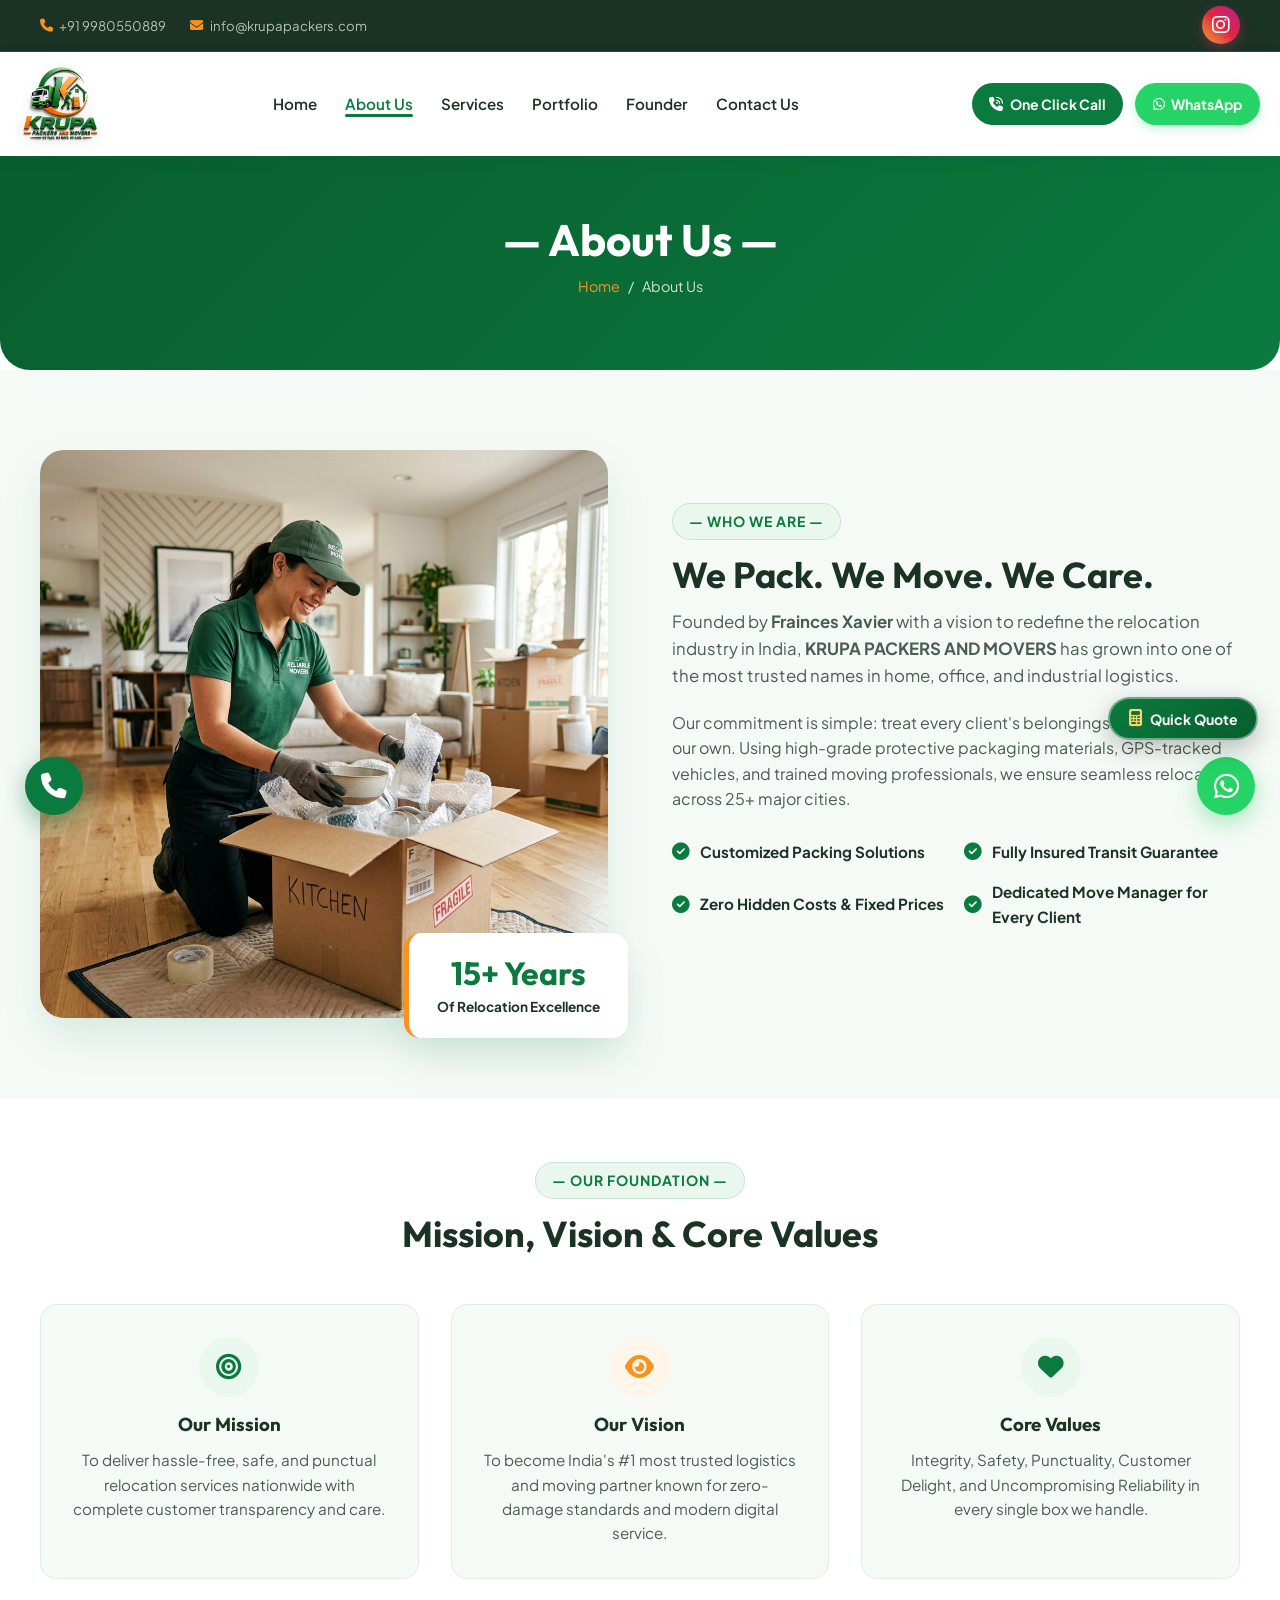
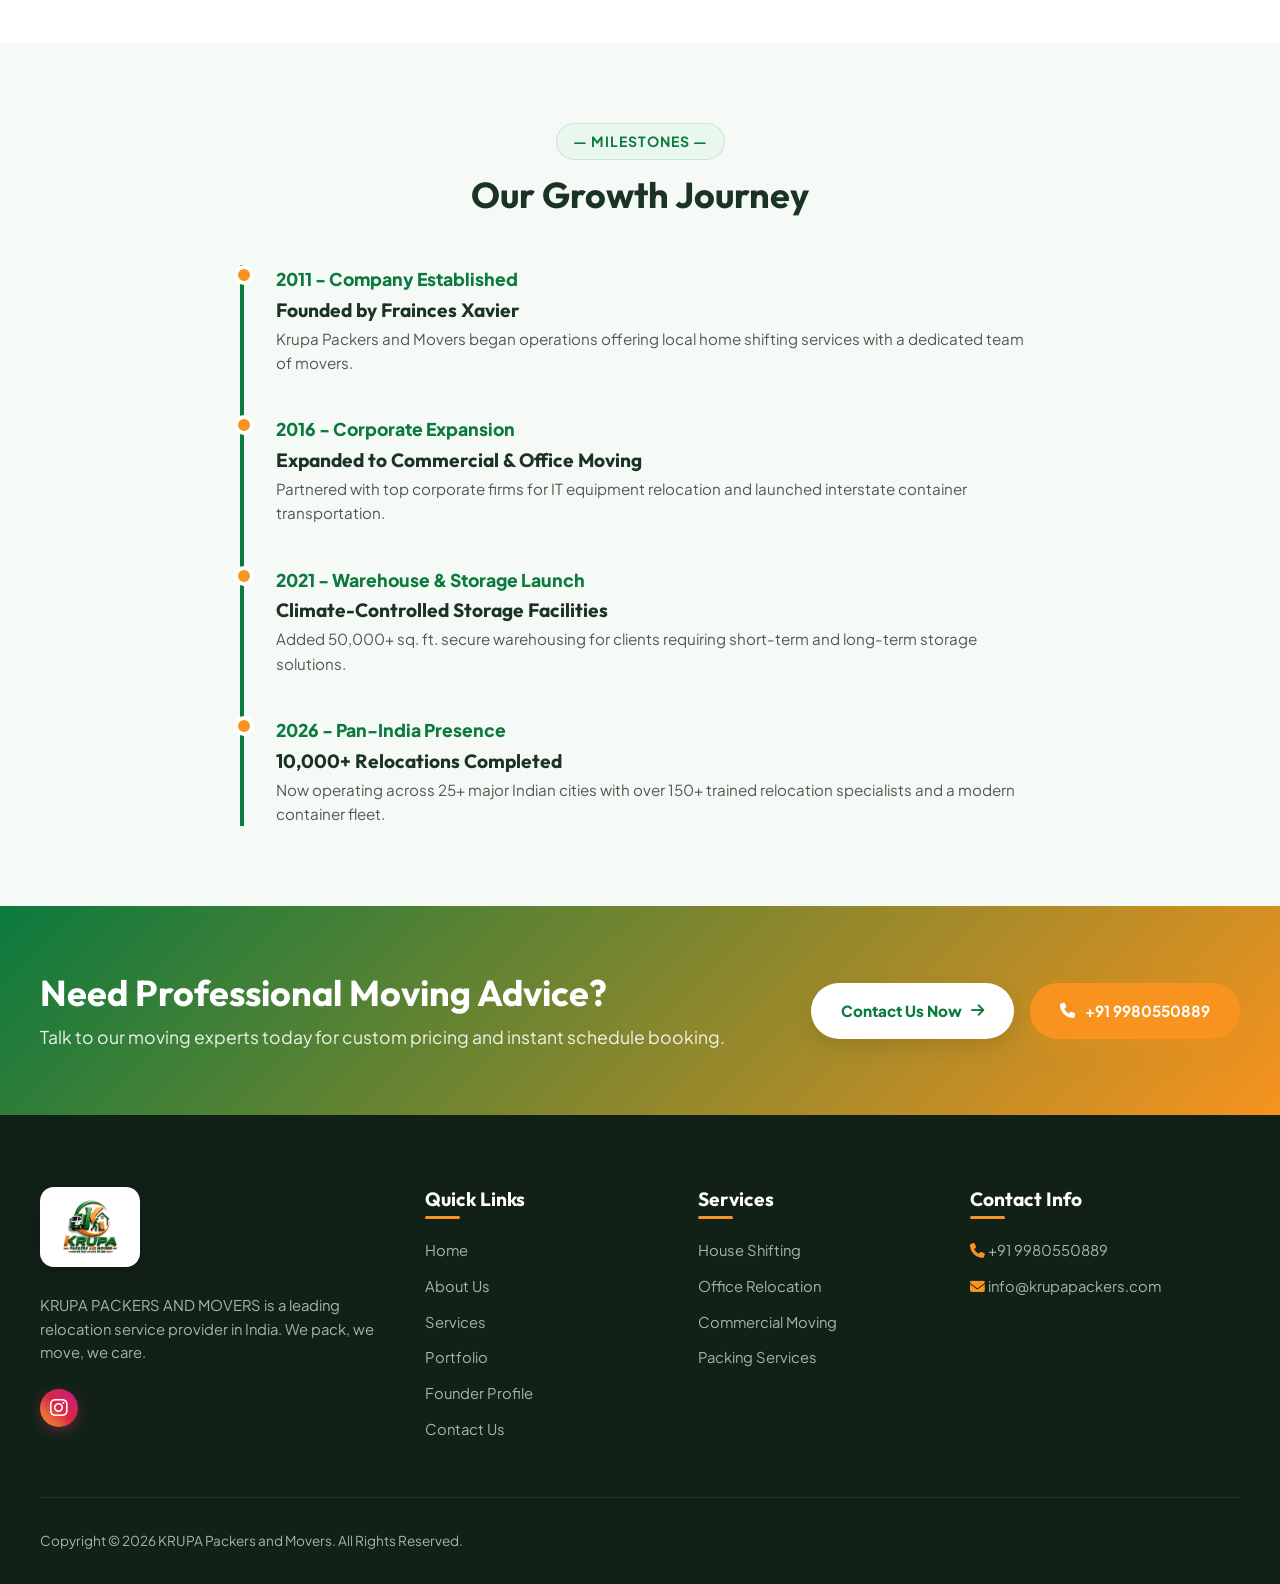
==== commit 96d41b94: "feat: add scroll reveal animations, quote popup modals, and counting mode stats numbers" ====
--- a/about.html
+++ b/about.html
@@ -265,6 +265,63 @@
   <a href="tel:9980550889" class="floating-call"><i class="fa-solid fa-phone"></i></a>
   <button class="back-to-top"><i class="fa-solid fa-arrow-up"></i></button>
 
+  <!-- INTERACTIVE QUICK QUOTE POPUP MODAL -->
+  <div class="quote-modal" id="quickQuoteModal" aria-hidden="true">
+    <div class="quote-modal-content">
+      <button class="quote-modal-close" aria-label="Close modal">&times;</button>
+      <div class="quote-modal-header">
+        <div class="quote-modal-badge">
+          <i class="fa-solid fa-bolt"></i> Instant Estimate
+        </div>
+        <h3 class="quote-modal-title">Get Free Moving Quote</h3>
+        <p class="quote-modal-desc">Fill in details below for fast pricing & instant WhatsApp booking assistance.</p>
+      </div>
+
+      <form class="quick-quote-modal-form">
+        <div class="quote-form-group">
+          <label><i class="fa-solid fa-user"></i> Full Name</label>
+          <input type="text" name="popup_name" placeholder="Enter your full name" required>
+        </div>
+
+        <div class="quote-form-group">
+          <label><i class="fa-solid fa-phone"></i> Mobile / WhatsApp Number</label>
+          <input type="tel" name="popup_phone" placeholder="e.g. 9980550889" required>
+        </div>
+
+        <div class="quote-form-group">
+          <label><i class="fa-solid fa-truck-moving"></i> Service Required</label>
+          <select name="popup_service" required>
+            <option value="House Shifting">House Shifting</option>
+            <option value="Office Relocation">Office Relocation</option>
+            <option value="Commercial Shifting">Commercial Moving</option>
+            <option value="Car / Bike Transport">Car / Bike Transport</option>
+            <option value="Packing & Storage">Packing & Storage</option>
+          </select>
+        </div>
+
+        <div class="quote-form-row">
+          <div class="quote-form-group">
+            <label><i class="fa-solid fa-location-dot"></i> Moving From</label>
+            <input type="text" name="popup_from" placeholder="Current City / Area" required>
+          </div>
+          <div class="quote-form-group">
+            <label><i class="fa-solid fa-location-arrow"></i> Moving To</label>
+            <input type="text" name="popup_to" placeholder="Destination City" required>
+          </div>
+        </div>
+
+        <button type="submit" class="btn-modal-submit">
+          <i class="fa-brands fa-whatsapp"></i> Get Instant Quote on WhatsApp
+        </button>
+      </form>
+    </div>
+  </div>
+
+  <!-- FLOATING QUICK QUOTE BUTTON -->
+  <button class="floating-quote-btn pulse-glow" data-open-quote aria-label="Get Quick Quote">
+    <i class="fa-solid fa-calculator"></i> Quick Quote
+  </button>
+
   <!-- STICKY MOBILE BOTTOM NAVIGATION BAR -->
   <div class="mobile-bottom-nav">
     <div class="nav-grid">
@@ -272,10 +329,11 @@
       <a href="portfolio.html" class="mobile-nav-item"><i class="fa-solid fa-images"></i><span>Portfolio</span></a>
       <a href="tel:9980550889" class="mobile-nav-item"><i class="fa-solid fa-phone"></i><span>Call</span></a>
       <a href="https://wa.me/919980550889" target="_blank" class="mobile-nav-item"><i class="fa-brands fa-whatsapp"></i><span>WhatsApp</span></a>
-      <a href="contact.html" class="mobile-nav-item"><i class="fa-solid fa-calculator"></i><span>Quote</span></a>
+      <button class="mobile-nav-item" data-open-quote style="background:none; border:none; cursor:pointer; font-family:inherit;"><i class="fa-solid fa-calculator"></i><span>Quote</span></button>
     </div>
   </div>
 
   <script src="js/main.js"></script>
 </body>
 </html>
+
--- a/css/style.css
+++ b/css/style.css
@@ -266,8 +266,7 @@
   max-width: 340px;
   width: auto;
   object-fit: contain;
-  mix-blend-mode: multiply;
-  filter: drop-shadow(0 2px 8px rgba(0, 0, 0, 0.08));
+  filter: drop-shadow(0 2px 6px rgba(0, 0, 0, 0.08));
   transition: transform 0.2s ease;
   background: transparent;
   border: none;
@@ -1929,15 +1928,14 @@
    PORTFOLIO, FOUNDER GRAND BOX, LOGO BLEND & INSTAGRAM STYLES
    ========================================================================== */
 
-/* 1. Logo Blending & Header/Footer Adjustments */
+/* 1. Transparent Logo & Contrast Adjustments */
 .brand-logo img, .drawer-logo {
   height: 80px;
   max-height: 90px;
   max-width: 320px;
   width: auto;
   object-fit: contain;
-  mix-blend-mode: multiply;
-  filter: drop-shadow(0 2px 8px rgba(0, 0, 0, 0.08));
+  filter: drop-shadow(0 2px 6px rgba(0, 0, 0, 0.08));
   transition: transform 0.25s ease;
   background: transparent;
   border: none;
@@ -1945,17 +1943,17 @@
 
 .footer-brand img {
   height: 80px;
-  max-height: 88px;
+  max-height: 90px;
   width: auto;
   object-fit: contain;
-  margin-bottom: 1rem;
-  background: transparent;
-  padding: 0;
-  border: none;
-  box-shadow: none;
-  mix-blend-mode: multiply;
-  filter: drop-shadow(0 2px 6px rgba(0,0,0,0.15));
+  margin-bottom: 1.25rem;
+  background: #FFFFFF;
+  padding: 10px 20px;
+  border-radius: 14px;
+  box-shadow: 0 4px 18px rgba(0, 0, 0, 0.25);
   display: inline-block;
+  mix-blend-mode: normal;
+  border: 1px solid rgba(255, 255, 255, 0.2);
 }
 
 /* Top bar Instagram ONLY Icon Button */
@@ -2243,13 +2241,18 @@
   height: 280px;
   overflow: hidden;
   background: #F0F4F2;
+  display: flex;
+  align-items: center;
+  justify-content: center;
 }
 
 .portfolio-card-media img {
   width: 100%;
   height: 100%;
+  max-width: 100%;
   object-fit: cover;
   object-position: center;
+  display: block;
   transition: transform 0.5s cubic-bezier(0.16, 1, 0.3, 1);
 }
 
@@ -2336,34 +2339,420 @@
   color: var(--text-muted);
 }
 
-/* Media Queries for Grand Founder & Portfolio */
+/* Comprehensive Mobile Responsive Layout & Spacing Adjustments */
 @media (max-width: 992px) {
   .founder-grid {
     grid-template-columns: 1fr;
   }
   .founder-img-wrapper {
-    min-height: 380px;
+    min-height: 340px;
   }
   .founder-content-wrapper {
-    padding: 2.5rem 2rem;
+    padding: 2rem 1.5rem;
   }
   .portfolio-grid-box {
     grid-template-columns: repeat(2, 1fr);
+    gap: 1.25rem;
+  }
+  .brand-logo img {
+    height: 80px !important;
+    max-height: 90px !important;
   }
 }
 
 @media (max-width: 768px) {
+  /* Eliminate large vertical spaces on mobile */
+  section {
+    padding: 2.25rem 0 !important;
+  }
+
+  .page-header-banner {
+    padding: 1.75rem 1rem !important;
+  }
+  
+  .page-header-banner h1 {
+    font-size: 1.6rem !important;
+  }
+
+  .section-header {
+    margin-bottom: 1.5rem !important;
+  }
+
+  .section-title {
+    font-size: 1.65rem !important;
+    margin-bottom: 0.5rem !important;
+  }
+
   .founder-name {
-    font-size: 2.1rem;
-  }
+    font-size: 1.85rem !important;
+  }
+
   .founder-highlights {
+    grid-template-columns: 1fr !important;
+    gap: 0.75rem !important;
+  }
+
+  .portfolio-filter-nav {
+    display: flex;
+    flex-wrap: wrap;
+    gap: 0.5rem;
+    justify-content: center;
+    margin-bottom: 1.5rem;
+  }
+
+  .portfolio-filter-btn {
+    padding: 0.4rem 0.9rem;
+    font-size: 0.85rem;
+  }
+
+  .portfolio-grid-box {
+    grid-template-columns: 1fr !important;
+    gap: 1.25rem !important;
+  }
+
+  .portfolio-card-media {
+    height: 230px !important;
+  }
+
+  /* Match desktop view logo height (80px) on mobile view */
+  .brand-logo img, .drawer-logo {
+    height: 80px !important;
+    max-height: 90px !important;
+  }
+
+  .site-footer {
+    padding: 3rem 0 6rem 0 !important;
+  }
+
+  .hero-section {
+    padding: 2rem 0 1.5rem 0 !important;
+  }
+
+  .hero-title {
+    font-size: 2.1rem !important;
+    line-height: 1.2 !important;
+  }
+}
+
+@media (max-width: 480px) {
+  /* Match desktop view logo height (80px) on small smartphone view */
+  .brand-logo img, .drawer-logo {
+    height: 80px !important;
+    max-height: 90px !important;
+  }
+
+  .portfolio-card-media {
+    height: 210px !important;
+  }
+
+  .container {
+    padding-left: 1rem !important;
+    padding-right: 1rem !important;
+  }
+}
+
+/* ==========================================
+   ENHANCED SCROLL REVEAL ANIMATIONS
+   ========================================== */
+.animate-on-scroll {
+  opacity: 0;
+  transform: translateY(35px);
+  transition: transform 0.75s cubic-bezier(0.16, 1, 0.3, 1), opacity 0.75s cubic-bezier(0.16, 1, 0.3, 1);
+  will-change: transform, opacity;
+}
+
+.animate-on-scroll.fade-up {
+  transform: translateY(45px);
+}
+
+.animate-on-scroll.fade-down {
+  transform: translateY(-45px);
+}
+
+.animate-on-scroll.fade-left {
+  transform: translateX(-45px);
+}
+
+.animate-on-scroll.fade-right {
+  transform: translateX(45px);
+}
+
+.animate-on-scroll.zoom-in {
+  transform: scale(0.92) translateY(20px);
+}
+
+.animate-on-scroll.in-view {
+  opacity: 1;
+  transform: translate(0, 0) scale(1);
+}
+
+/* Staggered Delay Utilities */
+.delay-1 { transition-delay: 0.1s !important; }
+.delay-2 { transition-delay: 0.2s !important; }
+.delay-3 { transition-delay: 0.3s !important; }
+.delay-4 { transition-delay: 0.4s !important; }
+.delay-5 { transition-delay: 0.5s !important; }
+
+/* ==========================================
+   NUMERICAL COUNTER & STATS STYLING
+   ========================================== */
+.stat-item {
+  transition: transform 0.3s ease, box-shadow 0.3s ease;
+}
+
+.stat-item:hover {
+  transform: translateY(-6px);
+}
+
+.stat-icon {
+  transition: transform 0.4s cubic-bezier(0.34, 1.56, 0.64, 1);
+}
+
+.stat-item:hover .stat-icon {
+  transform: scale(1.15) rotate(5deg);
+}
+
+.stat-number {
+  font-size: 2.75rem;
+  font-weight: 800;
+  color: var(--primary);
+  font-family: var(--font-heading);
+  letter-spacing: -0.5px;
+  line-height: 1.1;
+  margin-bottom: 0.25rem;
+  display: inline-block;
+  background: linear-gradient(135deg, var(--primary) 0%, var(--accent) 100%);
+  -webkit-background-clip: text;
+  -webkit-text-fill-color: transparent;
+}
+
+/* ==========================================
+   INTERACTIVE QUICK QUOTE POPUP MODAL
+   ========================================== */
+.quote-modal {
+  position: fixed;
+  inset: 0;
+  z-index: 10000;
+  display: flex;
+  align-items: center;
+  justify-content: center;
+  padding: 1.25rem;
+  background: rgba(11, 24, 18, 0.75);
+  backdrop-filter: blur(8px);
+  -webkit-backdrop-filter: blur(8px);
+  opacity: 0;
+  visibility: hidden;
+  transition: opacity 0.35s ease, visibility 0.35s ease;
+}
+
+.quote-modal.active {
+  opacity: 1;
+  visibility: visible;
+}
+
+.quote-modal-content {
+  background: #FFFFFF;
+  border-radius: 20px;
+  max-width: 520px;
+  width: 100%;
+  padding: 2.25rem 2rem;
+  position: relative;
+  box-shadow: 0 25px 60px rgba(0, 0, 0, 0.35);
+  transform: scale(0.85) translateY(25px);
+  transition: transform 0.35s cubic-bezier(0.34, 1.56, 0.64, 1);
+  border: 1px solid rgba(11, 122, 62, 0.15);
+  max-height: 90vh;
+  overflow-y: auto;
+}
+
+.quote-modal.active .quote-modal-content {
+  transform: scale(1) translateY(0);
+}
+
+.quote-modal-close {
+  position: absolute;
+  top: 1rem;
+  right: 1rem;
+  width: 38px;
+  height: 38px;
+  border-radius: 50%;
+  background: #F0F4F2;
+  color: #333;
+  border: none;
+  font-size: 1.4rem;
+  display: flex;
+  align-items: center;
+  justify-content: center;
+  cursor: pointer;
+  transition: all 0.2s ease;
+  z-index: 10;
+}
+
+.quote-modal-close:hover {
+  background: var(--accent);
+  color: white;
+  transform: rotate(90deg);
+}
+
+.quote-modal-header {
+  text-align: center;
+  margin-bottom: 1.5rem;
+}
+
+.quote-modal-badge {
+  display: inline-flex;
+  align-items: center;
+  gap: 0.4rem;
+  background: rgba(247, 147, 30, 0.12);
+  color: var(--accent);
+  padding: 0.35rem 0.85rem;
+  border-radius: 20px;
+  font-size: 0.82rem;
+  font-weight: 700;
+  text-transform: uppercase;
+  letter-spacing: 0.5px;
+  margin-bottom: 0.6rem;
+}
+
+.quote-modal-title {
+  font-size: 1.65rem;
+  color: var(--dark-heading);
+  margin-bottom: 0.35rem;
+  line-height: 1.25;
+}
+
+.quote-modal-desc {
+  font-size: 0.92rem;
+  color: var(--text-muted);
+}
+
+.quote-form-group {
+  margin-bottom: 1rem;
+}
+
+.quote-form-group label {
+  display: block;
+  font-size: 0.88rem;
+  font-weight: 600;
+  color: var(--dark-heading);
+  margin-bottom: 0.35rem;
+}
+
+.quote-form-group label i {
+  color: var(--primary);
+  margin-right: 0.3rem;
+}
+
+.quote-form-group input,
+.quote-form-group select,
+.quote-form-group textarea {
+  width: 100%;
+  padding: 0.75rem 1rem;
+  border: 1.5px solid #D5E0DA;
+  border-radius: 10px;
+  font-size: 0.95rem;
+  font-family: inherit;
+  transition: border-color 0.25s ease, box-shadow 0.25s ease;
+  background-color: #FAFCFA;
+}
+
+.quote-form-group input:focus,
+.quote-form-group select:focus,
+.quote-form-group textarea:focus {
+  outline: none;
+  border-color: var(--primary);
+  box-shadow: 0 0 0 3px rgba(11, 122, 62, 0.15);
+  background-color: #FFFFFF;
+}
+
+.quote-form-row {
+  display: grid;
+  grid-template-columns: 1fr 1fr;
+  gap: 0.85rem;
+}
+
+.btn-modal-submit {
+  width: 100%;
+  padding: 0.95rem 1.5rem;
+  font-size: 1.05rem;
+  font-weight: 700;
+  border-radius: 12px;
+  background: linear-gradient(135deg, var(--primary) 0%, var(--accent) 100%);
+  color: white;
+  border: none;
+  cursor: pointer;
+  display: flex;
+  align-items: center;
+  justify-content: center;
+  gap: 0.6rem;
+  box-shadow: 0 8px 20px rgba(11, 122, 62, 0.3);
+  transition: all 0.3s ease;
+  margin-top: 1.2rem;
+}
+
+.btn-modal-submit:hover {
+  transform: translateY(-2px);
+  box-shadow: 0 12px 28px rgba(11, 122, 62, 0.4);
+}
+
+/* Floating Quick Quote Trigger Button */
+.floating-quote-btn {
+  position: fixed;
+  right: 22px;
+  bottom: 160px;
+  z-index: 998;
+  background: linear-gradient(135deg, var(--primary) 0%, #075E2E 100%);
+  color: white;
+  border: 2px solid rgba(255, 255, 255, 0.4);
+  padding: 0.65rem 1.15rem;
+  border-radius: 30px;
+  box-shadow: 0 8px 25px rgba(0, 0, 0, 0.25);
+  display: flex;
+  align-items: center;
+  gap: 0.5rem;
+  font-size: 0.88rem;
+  font-weight: 700;
+  cursor: pointer;
+  transition: all 0.3s cubic-bezier(0.34, 1.56, 0.64, 1);
+  text-decoration: none;
+}
+
+.floating-quote-btn i {
+  font-size: 1.05rem;
+  color: #FFD166;
+}
+
+.floating-quote-btn:hover {
+  transform: translateY(-3px) scale(1.05);
+  box-shadow: 0 12px 30px rgba(11, 122, 62, 0.45);
+  color: white;
+}
+
+@keyframes pulseGlow {
+  0% { box-shadow: 0 0 0 0 rgba(11, 122, 62, 0.6); }
+  70% { box-shadow: 0 0 0 14px rgba(11, 122, 62, 0); }
+  100% { box-shadow: 0 0 0 0 rgba(11, 122, 62, 0); }
+}
+
+.pulse-glow {
+  animation: pulseGlow 2.5s infinite;
+}
+
+@media (max-width: 768px) {
+  .quote-modal-content {
+    padding: 1.75rem 1.25rem;
+    border-radius: 16px;
+  }
+  .quote-form-row {
     grid-template-columns: 1fr;
-  }
-  .portfolio-grid-box {
-    grid-template-columns: 1fr;
-  }
-  .portfolio-card-media {
-    height: 240px;
-  }
-}
-
+    gap: 0;
+  }
+  .floating-quote-btn {
+    bottom: 125px;
+    right: 16px;
+    padding: 0.55rem 0.95rem;
+    font-size: 0.8rem;
+  }
+}
+
+
